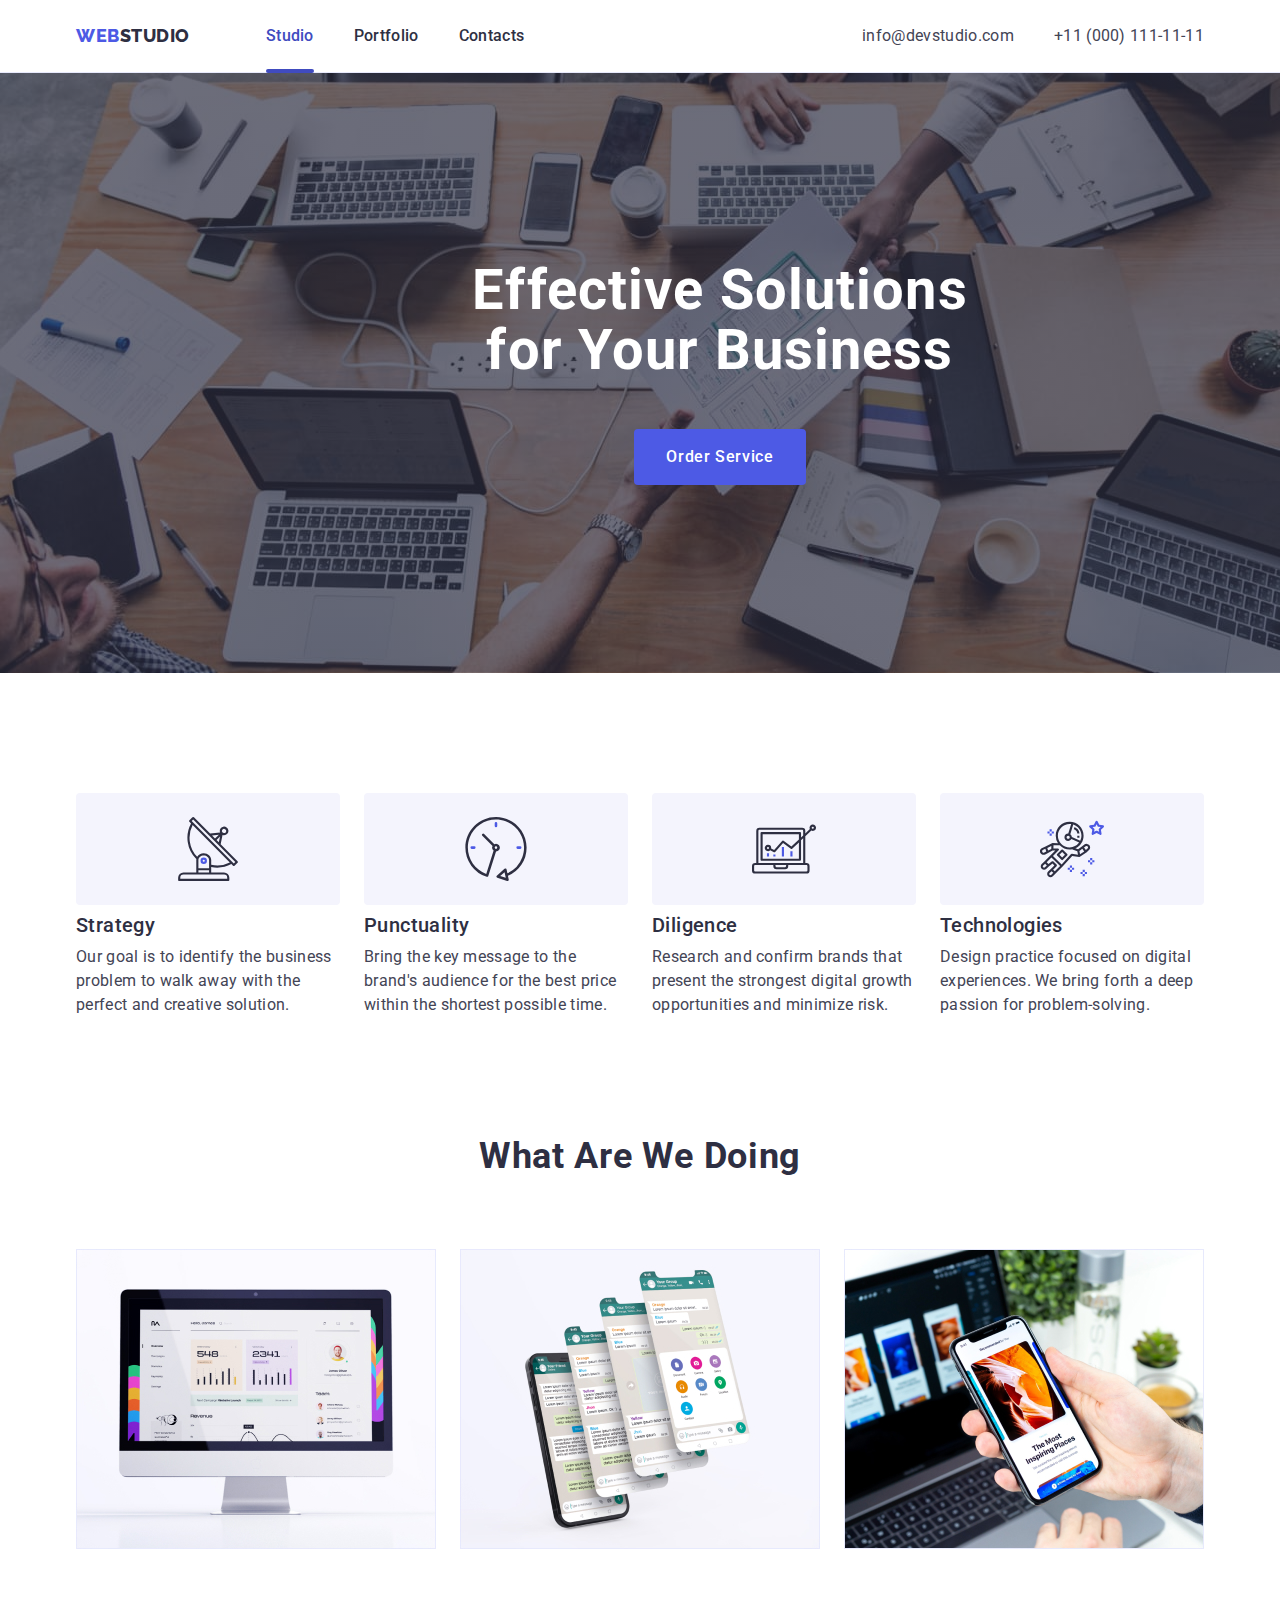
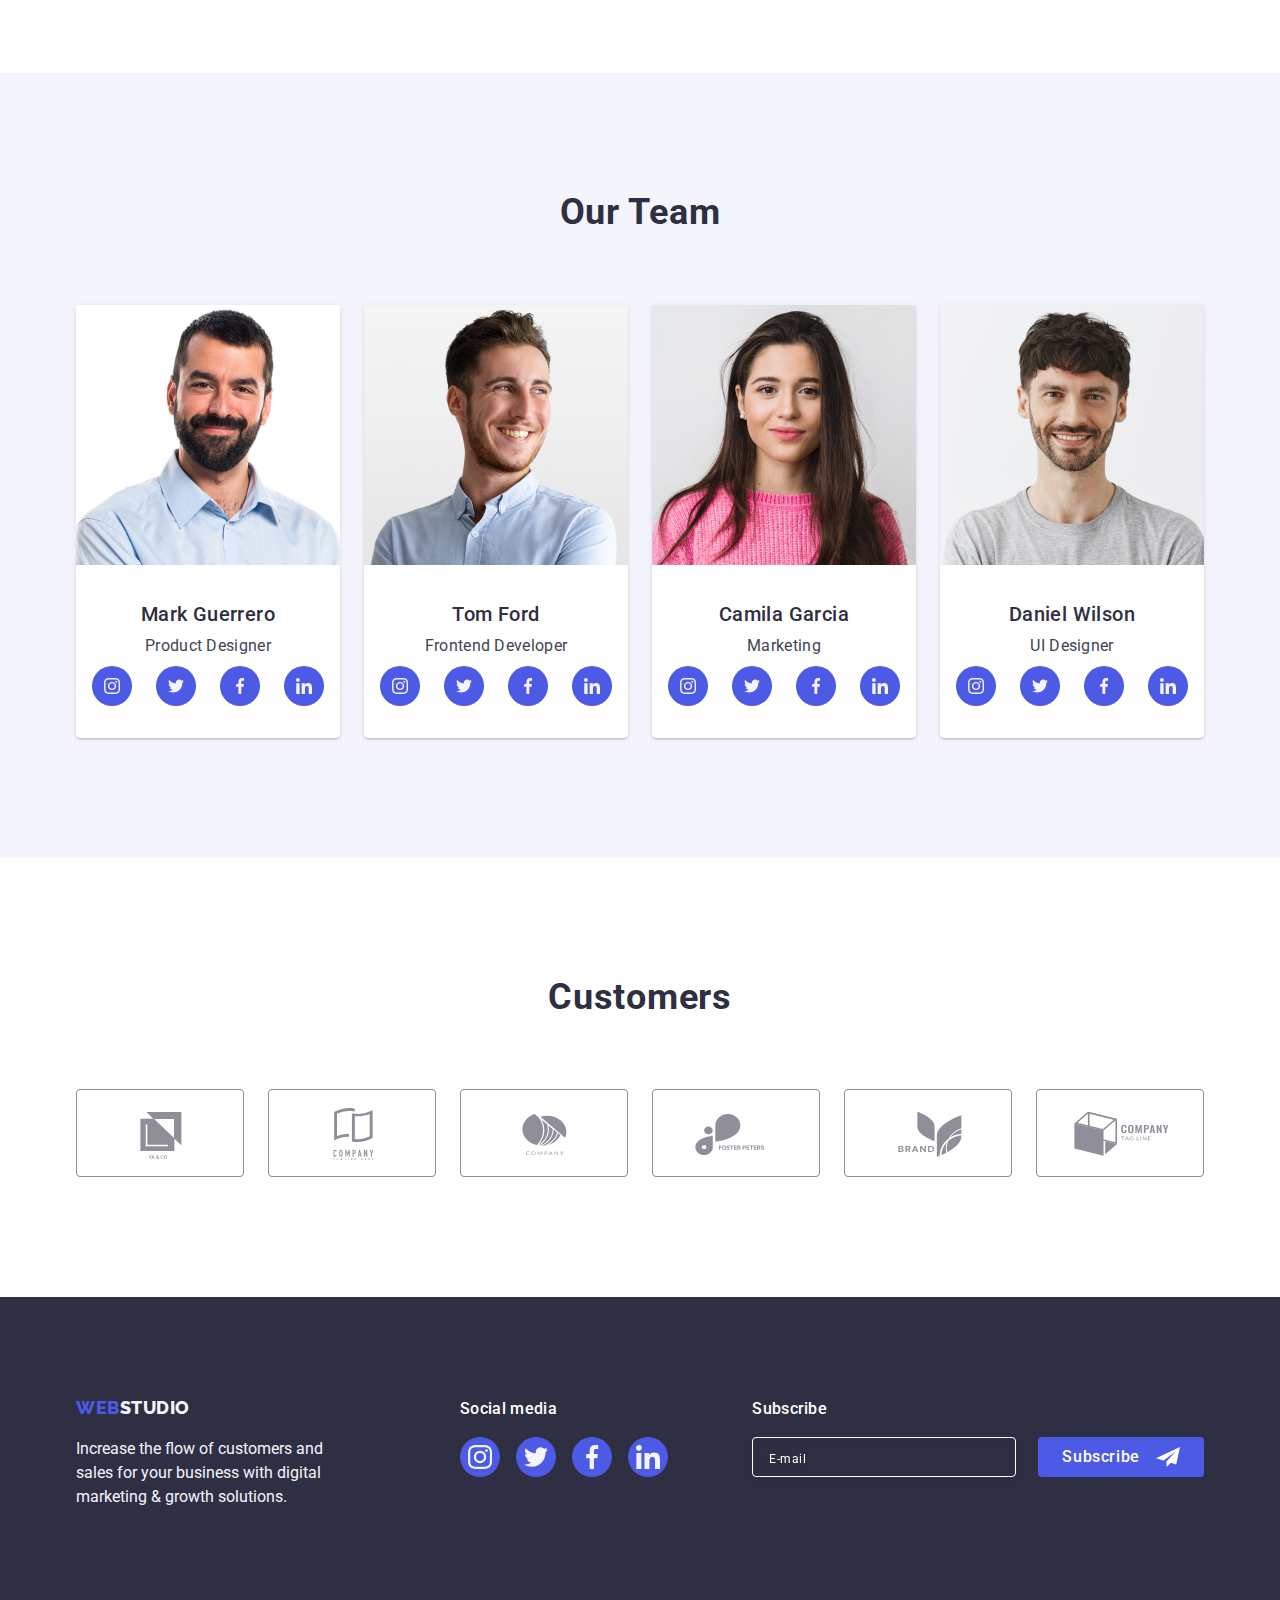
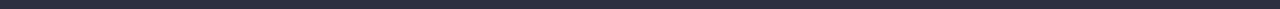
==== index.html @ 62695de5 "1" ====
<!DOCTYPE html>
<html lang="en">
    <head>
        <meta charset="UTF-8">
        <meta http-equiv="X-UA-Compatible" content="IE=edge">
        <meta name="viewport" content="width=device-width, initial-scale=1.0">
        <link rel="stylesheet" href="https://cdnjs.cloudflare.com/ajax/libs/modern-normalize/1.0.0/modern-normalize.min.css"/>
        <link rel="stylesheet" href="./css/styles.css">
        <title>Web Studio</title>
        <link rel="preconnect" href="https://fonts.googleapis.com" />
        <link rel="preconnect" href="https://fonts.gstatic.com" crossorigin />
        <link href="https://fonts.googleapis.com/css2?family=Raleway:wght@800&family=Roboto:wght@400;500;700;900&display=swap" rel="stylesheet" />
    </head>
<body>
        <header>
            <div class="container header-container">
            <nav class="header-nav">
                <a href="./index.html" class="header-logo link">Web<span>Studio</span></a>
                <ul class="header-list list">
                    <li class="header-item">
                        <a href="./index.html" class="header-link link active-menu">Studio</a>
                    </li>
                    <li class="header-item">
                        <a href="./portfolio.html" class="header-link link">Portfolio</a>
                    </li>
                    <li class="header-item">
                        <a href="" class="header-link link">Contacts</a>
                    </li>
                </ul>
            </nav>
            <address class="header-contact">
                <ul class="header-contact-item list">
                    <li class="header-contact-list">
                        <a href="mailto:info@devstudio.com" class="header-contact-itm">info@devstudio.com</a>
                    </li>
                    <li class="header-contact-list">
                        <a href="tel:+110001111111" class="header-contact-itm">+11 (000) 111-11-11</a>
                    </li>
                </ul>
            </address>
        </div>
    </header>

    <main>
        <section class="order section">
                    <div class="container">
                    <h1 class="order-title">Effective Solutions for Your Business</h1>

                    <button type="button" class="order-btn" data-modal-open>Order Service</button>

                    <div class="backdrop is-hidden" data-modal>
                        <div class="modal">
                            <button data-modal-close class="order-modal-close">
                                <svg width="8" height="8">
                                    <use href="./images/symbol-defs.svg#icon-close"></use>
                                </svg>
                            </button>
                            
                                <p class="form-title">Leave your contacts and we will call you back</p>
                                <form action="" class="contact-form">

                                    <div class="form-field">
                                        <label for="name">Name</label>
                                        <div class="input-wrap">
                                            <input type="text" name="name" id="name">
                                            <svg width="18" height="24">
                                                <use href="./images/form-icon.svg#icon-form-name"></use>
                                            </svg>
                                        </div>
                                    </div>

                                    <div class="form-field">
                                        <label for="phone">Phone</label>
                                        <div class="input-wrap">
                                            <input type="text" name="tel" id="phone">
                                            <svg width="18" height="24">
                                                <use href="./images/form-icon.svg#icon-form-phone"></use>
                                            </svg>
                                        </div>
                                    </div>

                                    <div class="form-field">
                                        <label for="mail">Email</label>
                                        <div class="input-wrap">
                                            <input type="text" name="email" id="mail">
                                            <svg width="18" height="24">
                                                <use href="./images/form-icon.svg#icon-form-mail"></use>
                                            </svg>
                                        </div>
                                    </div>

                                    <div class="form-field">
                                        <div class="comment-field">
                                            <label for="comment">Comment</label>
                                            <div class="input-wrap">
                                            <textarea class="modal-comment" name="comment" id="comment" placeholder="Text input"></textarea>
                                            </div>
                                        </div>
                                    </div>

                                    <div class="checkbox-field">
                                        <label for="policy">
                                            <input type="checkbox" name="" value="policy" id="policy" class="checkbox">
                                            <span class="checkbox-icon"></span>
                                            <p>I accept the terms and conditions of the<a href="">Privacy Policy</a></p>
                                        </label>
                                    </div>

                                    <button type="submit" class="form-btn">Send</button>

                                </form>
                            
                        </div>
                    </div>
                </div>
        </section>

        <section class="features section">
            <div class="container">
                <h2 hidden class="hidden-title">features</h2>
            <ul class="features-list list">
            <li class="features-item">
                <div class="features-icons">
                    <svg class="features-icon" width="64" height="64">
                        <use href="./images/symbol-defs.svg#icon-antenna"></use>
                    </svg>
                </div>
                <h3 class="features-subtitle">Strategy</h3>
                <p class="features-item-text">
                    Our goal is to identify the business problem to walk away with the perfect and creative solution.
                </p>
            </li>
            <li class="features-item">
                <div class="features-icons">
                    <svg class="features-icon" width="64" height="64">
                        <use href="./images/symbol-defs.svg#icon-clock"></use>
                    </svg>
                </div>
                <h3 class="features-subtitle">Punctuality</h3>
                <p class="features-item-text">
                    Bring the key message to the brand's audience for the best price within the shortest possible time.
                </p>
            </li>
            <li class="features-item">
                <div class="features-icons">
                    <svg class="features-icon" width="64" height="64">
                        <use href="./images/symbol-defs.svg#icon-diagram"></use>
                    </svg>
                </div>
                <h3 class="features-subtitle">Diligence</h3>
                <p class="features-item-text">
                    Research and confirm brands that present the strongest digital growth opportunities and minimize risk.
                </p>
            </li>
            <li class="features-item">
                <div class="features-icons">
                    <svg class="features-icon" width="64" height="64">
                        <use href="./images/symbol-defs.svg#icon-astronaut"></use>
                    </svg>
                </div>
                <h3 class="features-subtitle">Technologies</h3>
                <p class="features-item-text">
                    Design practice focused on digital experiences. We bring forth a deep passion for problem-solving.
                </p>
            </li>
            </ul>
        </div>
        </section>

        <section class="about">
            <div class="container">
                <h2 class="about-title">What are we doing</h2>
            <ul class="about-list list">
            <li class="about-item">
                <img src="./images/img-pc.jpg" alt="photo1" width="360" height="300" class="about-img">
            </li>
            <li class="about-item">
                <img src="./images/img-phone.jpg" alt="photo2" width="360" height="300" class="about-img">
            </li>
            <li class="about-item">
                <img src="./images/img-phone2.jpg" alt="photo3" width="360" height="300" class="about-img">
            </li>
        </ul>
        </div>
        </section>

        <section class="team section">
            <div class="container">
                <h2 class="team-title">Our Team</h2>
                <ul class="team-list list">
                <li class="team-list-item">
                    <img src="./images/mark-guerrero.jpg" alt="1" width="264" height="260">
                    <div class="team-list-cover">
                        <h3 class="team-name">Mark Guerrero</h3>
                        <p class="team-item-text">Product Designer</p>

                        <ul class="team-icon-list list">
                            <li class="icon-list-item">
                                <a href="" class="team-icon-link">
                                    <svg class="link-icon" width="16" height="16">
                                        <use href="./images/symbol-defs.svg#icon-instagram"></use>
                                    </svg>
                                </a>
                            </li>
                            <li class="icon-list-item">
                                <a href="" class="team-icon-link">
                                    <svg class="link-icon" width="16" height="16">
                                        <use href="./images/symbol-defs.svg#icon-twitter"></use>
                                    </svg>
                                </a>
                            </li>
                            <li class="icon-list-item">
                                <a href="" class="team-icon-link">
                                    <svg class="link-icon" width="16" height="16">
                                        <use href="./images/symbol-defs.svg#icon-facebook"></use>
                                    </svg>
                                </a>
                            </li>
                            <li class="icon-list-item">
                                <a href="" class="team-icon-link">
                                    <svg class="link-icon" width="16" height="16">
                                        <use href="./images/symbol-defs.svg#icon-linkedin"></use>
                                    </svg>
                                </a>
                            </li>
                        </ul>
                    </div>
                </li>

                <li class="team-list-item">
                    <img src="./images/tom-ford.jpg" alt="2" width="264" height="260">
                    <div class="team-list-cover">
                        <h3 class="team-name">Tom Ford</h3>
                        <p class="team-item-text">Frontend Developer</p>
                        
                        <ul class="team-icon-list list">
                            <li class="icon-list-item">
                                <a href="" class="team-icon-link">
                                    <svg class="link-icon" width="16" height="16">
                                        <use href="./images/symbol-defs.svg#icon-instagram"></use>
                                    </svg>
                                </a>
                            </li>
                            <li class="icon-list-item">
                                <a href="" class="team-icon-link">
                                    <svg class="link-icon" width="16" height="16">
                                        <use href="./images/symbol-defs.svg#icon-twitter"></use>
                                    </svg>
                                </a>
                            </li>
                            <li class="icon-list-item">
                                <a href="" class="team-icon-link">
                                    <svg class="link-icon" width="16" height="16">
                                        <use href="./images/symbol-defs.svg#icon-facebook"></use>
                                    </svg>
                                </a>
                            </li>
                            <li class="icon-list-item">
                                <a href="" class="team-icon-link">
                                    <svg class="link-icon" width="16" height="16">
                                        <use href="./images/symbol-defs.svg#icon-linkedin"></use>
                                    </svg>
                                </a>
                            </li>
                        </ul>

                    </div>
                </li>

                <li class="team-list-item">
                    <img src="./images/camila-garcia.jpg" alt="3" width="264" height="260">
                    <div class="team-list-cover">
                        <h3 class="team-name">Camila Garcia</h3>
                        <p class="team-item-text">Marketing</p>

                        <ul class="team-icon-list list">
                            <li class="icon-list-item">
                                <a href="" class="team-icon-link">
                                    <svg class="link-icon" width="16" height="16">
                                        <use href="./images/symbol-defs.svg#icon-instagram"></use>
                                    </svg>
                                </a>
                            </li>
                            <li class="icon-list-item">
                                <a href="" class="team-icon-link">
                                    <svg class="link-icon" width="16" height="16">
                                        <use href="./images/symbol-defs.svg#icon-twitter"></use>
                                    </svg>
                                </a>
                            </li>
                            <li class="icon-list-item">
                                <a href="" class="team-icon-link">
                                    <svg class="link-icon" width="16" height="16">
                                        <use href="./images/symbol-defs.svg#icon-facebook"></use>
                                    </svg>
                                </a>
                            </li>
                            <li class="icon-list-item">
                                <a href="" class="team-icon-link">
                                    <svg class="link-icon" width="16" height="16">
                                        <use href="./images/symbol-defs.svg#icon-linkedin"></use>
                                    </svg>
                                </a>
                            </li>
                        </ul>
                    </div>
                </li>

                <li class="team-list-item">
                    <img src="./images/daniel-wilson.jpg" alt="4" width="264" height="260">
                    <div class="team-list-cover">
                        <h3 class="team-name">Daniel Wilson</h3>
                        <p class="team-item-text">UI Designer</p>

                        <ul class="team-icon-list list">
                            <li class="icon-list-item">
                                <a href="" class="team-icon-link">
                                    <svg class="link-icon" width="16" height="16">
                                        <use href="./images/symbol-defs.svg#icon-instagram"></use>
                                    </svg>
                                </a>
                            </li>
                            <li class="icon-list-item">
                                <a href="" class="team-icon-link">
                                    <svg class="link-icon" width="16" height="16">
                                        <use href="./images/symbol-defs.svg#icon-twitter"></use>
                                    </svg>
                                </a>
                            </li>
                            <li class="icon-list-item">
                                <a href="" class="team-icon-link">
                                    <svg class="link-icon" width="16" height="16">
                                        <use href="./images/symbol-defs.svg#icon-facebook"></use>
                                    </svg>
                                </a>
                            </li>
                            <li class="icon-list-item">
                                <a href="" class="team-icon-link">
                                    <svg class="link-icon" width="16" height="16">
                                        <use href="./images/symbol-defs.svg#icon-linkedin"></use>
                                    </svg>
                                </a>
                            </li>
                        </ul>
                    </div>
                </li>
                
            </ul>
            </div>
        </section>

        <section class="customers section">
            <div class="container">
                <h2 class="customers-title">Customers</h2>
                <ul class="customers-list list">
                        <li class="customers-item">
                            <a href="" class="customers-link link">
                            <svg class="company-icon" width="104" height="56">
                                <use href="./images/company-icon.svg#icon-ya-co"></use>
                            </svg>
                            </a>
                    </li>
                    <li class="customers-item">
                        <a href="" class="customers-link link">
                        <svg class="company-icon" width="104" height="56">
                            <use href="./images/company-icon.svg#icon-tagline"></use>
                        </svg>
                        </a>
                    </li>
                    <li class="customers-item">
                        <a href="" class="customers-link link">
                        <svg class="company-icon" width="104" height="56">
                            <use href="./images/company-icon.svg#icon-company"></use>
                        </svg>
                        </a>
                    </li>
                    <li class="customers-item">
                        <a href="" class="customers-link link">
                        <svg class="company-icon" width="104" height="56">
                            <use href="./images/company-icon.svg#icon-foster-peters"></use>
                        </svg>
                        </a>
                    </li>
                    <li class="customers-item">
                        <a href="" class="customers-link link">
                        <svg class="company-icon" width="104" height="56">
                            <use href="./images/company-icon.svg#icon-brand"></use>
                        </svg>
                        </a>
                    </li>
                    <li class="customers-item">
                        <a href="" class="customers-link link">
                        <svg class="company-icon" width="104" height="56">
                            <use href="./images/company-icon.svg#icon-company-tag"></use>
                        </svg>
                        </a>
                    </li>
                </ul>
            </div>
        </section>
    </main>

    <footer class="footer">
        <div class="container footer-container">
            <div class="footer-wrapper">
            <a href="./index.html" class="footer-logo link">Web<span class="footer-logo-span">Studio</span></a>
        <p class="footer-text">Increase the flow of customers and sales for your business with digital marketing & growth solutions.</p>
        </div>
            <div class="footer-social">
                <h3 class="footer-social-title">Social media</h3>
                <ul class="footer-social-list list">
                    <li class="footer-icon-item">
                        <a href="" class="footer-icon-link">
                            <svg class="footer-icon" width="24" height="24">
                                <use href="./images/symbol-defs.svg#icon-instagram"></use>
                            </svg>
                        </a>
                    </li>
                    <li class="footer-icon-item">
                        <a href="" class="footer-icon-link">
                            <svg class="footer-icon" width="24" height="24">
                                <use href="./images/symbol-defs.svg#icon-twitter"></use>
                            </svg>
                        </a>
                    </li>
                    <li class="footer-icon-item">
                        <a href="" class="footer-icon-link">
                            <svg class="footer-icon" width="24" height="24">
                                <use href="./images/symbol-defs.svg#icon-facebook"></use>
                            </svg>
                        </a>
                    </li>
                    <li class="footer-icon-item">
                        <a href="" class="footer-icon-link">
                            <svg class="footer-icon" width="24" height="24">
                                <use href="./images/symbol-defs.svg#icon-linkedin"></use>
                            </svg>
                        </a>
                    </li>
                </ul>
            </div>
            <div class="footer-subscribe">
                <p>Subscribe</p>
                <form action="" class="footer-form">
                        <input type="text" name="email" id="email" placeholder="E-mail">

                        <button type="submit">
                            Subscribe
                        </button>
                </form>
            </div>
        </div>
    </footer>

    <script src="./js/modal.js"></script>
</body>
</html>
---- css/styles.css ----
:root {
    --color-background: #ffffff;
    --color-iris: #4d5ae5;
    --color-background-btn: #404bbf;
    --color-background-main: #2e2f42;
    --color-main: #434455;
    --color-cloud: #f4f4fd;
    --color-corn: #E7E9FC;
    --color-light-gray: #8E8F99;
    --color-emerald: #31D0AA;
}

body {
    color: var(--color-main);
    background-color: var(--color-background);
    font-family: 'Roboto', sans-serif;
    margin: 0 auto;
    padding: 0;
}

.link {
    text-decoration: none;
}

.list {
    list-style: none;
}

.container {
    max-width: 1158px;
    padding-left: 15px;
    padding-right: 15px;
    margin-left: auto;
    margin-right: auto;
}

.section {
    padding-top: 120px;
    padding-bottom: 120px;
}

ul, li, h3, h2, h1, p{
    margin: 0;
    padding: 0;
}

/* header */

header {
    border-bottom: 1px solid var(--color-corn);
    background-color: var(--color-background);
}

.header-container {
    display: flex;
    justify-content: space-between; 
    padding-top: 24px;
    padding-bottom: 24px;
}

.header-nav {
    display: flex;
    align-items: center;
}

.header-contact-item {
    display: flex;
    align-items: center;
}

.header-list {
    display: flex;
}

.header-logo {
    display: flex;
    margin-right: 76px;

    font-family: 'Raleway', sans-serif;
    font-weight: 800;
    font-size: 18px;
    line-height: 1.17;
    letter-spacing: 0.03em;
    text-transform: uppercase;
    color: var(--color-iris);
    text-decoration: none;
}

.header-item {
}

.header-item:not(:last-child) {
    margin-right: 40px;
}

.header-link {
    display: block;
    font-weight: 500;
    font-size: 16px;
    line-height: 1.5;
    letter-spacing: 0.02em;
    color: var(--color-background-main);

    transition: 250ms cubic-bezier(0.4, 0, 0.2, 1);
}

.header-link:is(:hover, :focus) {
    color: var(--color-background-btn);
}

.header-contact {
    display: flex;
}

.header-contact-list {
}

.header-contact-list:not(:last-child) {
    margin-right: 40px;
}

.header-contact-itm {
    text-decoration: none;
    font-style: normal;
    font-size: 16px;
    line-height: 1.5;
    letter-spacing: 0.02em;
    color: var(--color-main);
    
    transition: 250ms cubic-bezier(0.4, 0, 0.2, 1);
}

.header-contact-itm:is(:hover, :focus) {
    color: var(--color-background-btn);
}

span {
    color: var(--color-background-main);
    text-decoration: none;
}

.active-menu {
    position: relative;
    color: var(--color-background-btn);
}

.active-menu::after {
    top: 45px;
    position: absolute;
    border-bottom: 4px solid var(--color-background-btn);
    display: block;
    content: '';
    width: 100%;
    border-radius: 2px;
}

/* header */

/* order */

.order {
    text-align: center;
    padding-top: 188px;
    padding-bottom: 188px;

    background-color: var(--color-background-main);
    background-image: linear-gradient(
        rgba(46, 47, 66, 0.7),
        rgba(46, 47, 66, 0.7)
    ),
    url(../images/people-office.jpg) ;
    
    background-repeat: no-repeat;
    background-position: center;
    width: 1440px;
    margin-right: auto;
    margin-left: auto;
    background-size: cover;
}

.order-title {
    font-size: 56px;
    line-height: 1.07;
    text-align: center;
    letter-spacing: 0.02em;
    color: var(--color-background);

    width: 496px;
    margin: 0 auto;
}

.order-btn {
    border-radius: 4px;
    padding: 16px 32px;
    border: none;
    text-align: center;
    margin-top: 48px;
    transition: 250ms cubic-bezier(0.4, 0, 0.2, 1);

    background-color: var(--color-iris);
    font-family: "Roboto", sans-serif;
    font-weight: 500;
    font-size: 16px;
    line-height: 1.5;
    letter-spacing: 0.04em;
    color: var(--color-background);
    cursor: pointer;

    background: #4D5AE5;
    background-color: var(--color-iris);
}

.order-btn:is(:hover, :focus) {
    background-color: var(--color-background-btn);
}

.backdrop {
    position: fixed;
    top: 0;
    left: 0;
    width: 100%;
    height: 100%;
    background-color: rgba(46, 47, 66, 0.4);

    transition: opacity 250ms cubic-bezier(0.4, 0, 0.2, 1);
    opacity: 1;
}

.backdrop.is-hidden {
    opacity: 0;
    pointer-events: none;
}

.modal {
    position: absolute;
    top: 50%;
    left: 50%;
    transform: translate(-50%, -50%) scale(1);
    padding: 72px 24px 24px;

    min-width: 408px;

    background-color: #ffffff;
    border-radius: 4px;
}

.order-modal-close {
    border: 1px solid rgba(0, 0, 0, 0.1);
    background-color: var(--color-corn);
    border-radius: 50%;

    width: 24px;
    height: 24px;

    cursor: pointer;
    position: absolute;
    display: flex;
    justify-content: center;
    align-items: center;
    top: 24px;
    right: 24px;
}

.order-modal-close:is(:hover, :focus) {
    background-color: var(--color-background-btn);
    fill: var(--color-background);
    transition: 250ms cubic-bezier(0.4, 0, 0.2, 1);
}

/* order */

/* Form */

/* .form-wrapper {
    padding-left: 24px;
    padding-right: 24px;
    padding-top: 72px;
    margin: 0 auto;
} */

.form-title {
    font-weight: 500;
    font-size: 16px;
    line-height: 1.5;
    text-align: center;
    letter-spacing: 0.02em;
    color: var(--color-background-main);
    margin-bottom: 16px;
}

.form-field {
    display: flex;
    flex-direction: column;
}

.form-field:not(:last-child) {
    margin-bottom: 8px;
}

.comment-field {
    margin-bottom: 8px;
}

.form-field label {
    margin-bottom: 4px;
}

.input-wrap {
    position: relative;
}

.form-field label {
    display: block;
    text-align: left;
    margin-bottom: 4px;
    font-weight: 400;
    font-size: 12px;
    line-height: 1.16;
    letter-spacing: 0.04em;
    color: var(--color-light-gray);
}

.form-field input {
    border: none;
    width: 360px;
    height: 40px;
    border: 1px solid rgba(46, 47, 66, 0.4);
    padding-left: 42px;
    border-radius: 4px;
    outline: none;
    transition-property: border;
    transition-duration: 250ms;
    transition-timing-function: cubic-bezier(0.4, 0, 0.2, 1);
    /* transition: 250ms cubic-bezier(0.4, 0, 0.2, 1); */
}

.form-field svg {
    position: absolute;
    top: 50%;
    left: 12px;
    transform: translateY(-50%);
    cursor: pointer;
    fill: var(--color-background-main);
    transition-property: fill;
    transition-duration: 250ms;
    transition-timing-function: cubic-bezier(0.4, 0, 0.2, 1);
    /* transition: 250ms cubic-bezier(0.4, 0, 0.2, 1); */
}

.form-field input:focus {
    border: 1px solid var(--color-iris);
}

.form-field input:focus + svg {
    fill: var(--color-iris);
}

.form-field textarea {
    width: 360px;
    height: 120px;
    resize: none;
    outline: none;
    border: 1px solid rgba(46, 47, 66, 0.4);
    border-radius: 4px;
    transition: 250ms cubic-bezier(0.4, 0, 0.2, 1);

    padding-top: 8px;
    padding-left: 16px;
}

.form-field textarea::placeholder {
    font-weight: 400;
    font-size: 12px;
    line-height: 1.16;
    letter-spacing: 0.04em;
    color: rgba(46, 47, 66, 0.4);
}

.form-field textarea:focus {
    border: 1px solid var(--color-iris);
}

.checkbox-field {
    margin-bottom: 24px;
}

.checkbox-field label {
    display: flex;
    align-items: center;
    text-align: center;
    gap: 8px;
}

.checkbox-field input {
    cursor: pointer;
    margin-right: 8px;
    -webkit-appearance: none;
    -moz-appearance: none;
    appearance: none;
    position: absolute;
}

.checkbox-icon {
    display: inline-block;
    width: 16px;
    height: 16px;
    border: 1px solid rgba(46, 47, 66, 0.4);
    border-radius: 2px;
    cursor: pointer;
    transition: 250ms cubic-bezier(0.4, 0, 0.2, 1);
}

.checkbox:checked + .checkbox-icon {
    background-color: var(--color-background-btn);
    background-image: url(../images/checkbox.svg);
    background-repeat: no-repeat;
    background-position: center;
    border: none;
}

.checkbox-field p {
    font-weight: 400;
    font-size: 12px;
    line-height: 1.16;
    letter-spacing: 0.04em;
    color: var(--color-light-gray);
}

.checkbox-field a {
    margin-left: 2px;
    color: var(--color-iris);
}

.form-btn {
    padding: 16px 32px;
    background-color: var(--color-iris);
    box-shadow: 0px 4px 4px rgba(0, 0, 0, 0.15);
    border-radius: 4px;
    color: #FFFFFF;
    border: none;
    cursor: pointer;
    width: 169px;
    height: 56px;
    font-family: 'Roboto';
    font-style: normal;
    font-weight: 500;
    font-size: 16px;
    line-height: 1.5;
    text-align: center;
    letter-spacing: 0.04em;
    color: var(--color-background);
    transition: 250ms cubic-bezier(0.4, 0, 0.2, 1);
}

.form-btn:is(:hover, :focus) {
    background-color: var(--color-background-btn);
}

/* Form */

/* features */

.features {
    
}   

.hidden-title {
}

.features-list {
    display: flex;
}

.features-item {
    max-width: calc((100% - 72px) / 4);
}

.features-item:not(:last-child) {
    margin-right: 24px;
}

.features-subtitle {
    margin-bottom: 8px;

    font-family: 'Roboto';
    font-style: normal;
    font-weight: 500;
    font-size: 20px;
    line-height: 1.2;
    letter-spacing: 0.02em;
    color: var(--color-background-main);
}

.features-item-text {
    max-height: 72px;

    font-size: 16px;
    line-height: 1.5;
    letter-spacing: 0.02em;
    color: var(--color-main);
}

.features-icons {
    display: flex;
    justify-content: center;
    align-items: center;
    
    height: 112px;
    background-color: var(--color-cloud);
    border-radius: 4px;

    margin-bottom: 8px;
}

.features-icon {

}


/* features */

/* about */

.about {
    padding-bottom: 120px;
}

.about-title {
    font-size: 36px;
    line-height: 1.11;
    letter-spacing: 0.02em;
    text-transform: capitalize;
    color: var(--color-background-main);
    text-align: center;
}

.about-list {
    display: flex;
    margin-top: 72px;
}

.about-img {
}

.about-item {

}

.about-item:not(:last-child) {
    margin-right: 24px;
}

/* about */

/* team */

.team {
    background-color: var(--color-cloud);
}

.team-title {
    font-size: 36px;
    line-height: 1.11;
    text-align: center;
    letter-spacing: 0.02em;
    text-transform: capitalize;
    color: var(--color-background-main);
    margin-bottom: 72px;
}

.team-list {
    display: flex;
}

.team-list-item {
    background-color: var(--color-background);
    box-shadow: 0px 1px 6px rgba(46, 47, 66, 0.08), 0px 1px 1px rgba(46, 47, 66, 0.16), 0px 2px 1px rgba(46, 47, 66, 0.08);
border-radius: 0px 0px 4px 4px;
}

.team-list-item:not(:last-child) {
    margin-right: 24px;
}

.team-name {
    font-weight: 500;
    font-size: 20px;
    line-height: 1.2;
    letter-spacing: 0.02em;
    color: var(--color-background-main);

    text-align: center;
    margin-bottom: 8px;
}

.team-list-cover {
    padding-top: 32px;
    padding-bottom: 32px;
    
}

.team-item-text {
    font-size: 16px;
    line-height: 1.5;
    letter-spacing: 0.02em;
    color: var(--color-main);

    text-align: center;
    margin-bottom: 8px;
}

.team-icon-list {
    display: flex;
    justify-content: center;
    gap: 24px;
    
}

.icon-list-item {
}

.team-icon-link {
    display: flex;
    justify-content: center;
    align-items: center;
    width: 40px;
    height: 40px;
    border-radius: 50%;
    background-color: var(--color-iris);

    transition: 250ms cubic-bezier(0.4, 0, 0.2, 1);
}

.team-icon-link:is(:hover, :focus) {
    background-color: var(--color-background-btn);
}

.link-icon {
    fill: var(--color-cloud);
    
}

/* team */

/* Customers */

.customers {
}

.customers-title {
    font-size: 36px;
    line-height: 1.11;
    text-align: center;
    letter-spacing: 0.02em;
    text-transform: capitalize;
    color: var(--color-background-main);

    margin-bottom: 72px;
}

.customers-list {
    display: flex;
    gap: 24px;
    
}

.customers-item {
    width: calc((100% - 120px) / 6);
    
}

.customers-link {
    display: flex;
    align-items: center;
    justify-content: center;
    height: 88px;
    
    transition: 250ms cubic-bezier(0.4, 0, 0.2, 1);

    fill: var(--color-light-gray);
    border-radius: 4px;
    border: 1px solid var(--color-light-gray);
}

.company-icon {
    color: currentColor;
}

.customers-link:is(:hover, :focus) {
    border: 1px solid var(--color-background-btn);
    fill: var(--color-background-btn);
    color: var(--color-background-btn);
    transition: opacity 250ms cubic-bezier(0.4, 0, 0.2, 1);
}

/* Customers */

/* footer */

.footer {
    background-color: var(--color-background-main);
    padding-top: 100px;
    padding-bottom: 100px;
}

.footer-container {
    display: flex;
    
}

.footer-wrapper {
    width: 264px;
    
}

.footer-logo {
    font-family: 'Raleway', sans-serif;
    font-weight: 800;
    font-size: 18px;
    line-height: 1.17;
    letter-spacing: 0.03em;
    text-transform: uppercase;
    color: var(--color-iris);
    text-decoration: none;
}


.footer-logo-span {
    color: var(--color-cloud);
}

.footer-text {
    line-height: 1.5;
    margin-top: 18px;
    color: var(--color-cloud);
}

.footer-social {
    margin-left: 120px;
}

.footer-social-title {
    font-weight: 500;
    font-size: 16px;
    line-height: 1.5;
    letter-spacing: 0.02em;
    color: var(--color-background);

    margin-bottom: 16px;
}

.footer-social-list {
    display: flex;
    gap: 16px;
}

.footer-icon-item {
}

.footer-icon-link {
    display: flex;
    justify-content: center;
    align-items: center;

    width: 40px;
    height: 40px;
    border-radius: 50%;
    background-color: var(--color-iris);

    transition: 250ms cubic-bezier(0.4, 0, 0.2, 1);
}

.footer-icon-link:is(:hover, :focus) {
    background-color: var(--color-emerald);
}

.footer-icon {
    fill: var(--color-cloud);
}

.footer-subscribe {
    margin-left: auto;
}

.footer-subscribe p {
    display: block;
    text-align: left;
    margin-bottom: 16px;

    font-weight: 500;
    font-size: 16px;
    line-height: 1.5;
    letter-spacing: 0.02em;
    color: var(--color-background);
}

.footer-subscribe input {
    border: none;
    outline: none;
    background-color: transparent;
    width: 264px;
    height: 40px;
    padding-left: 16px;

    border: 1px solid #FFFFFF;
    filter: drop-shadow(0px 4px 4px rgba(0, 0, 0, 0.15));
    border-radius: 4px;
    color: var(--color-background);
    transition: 250ms cubic-bezier(0.4, 0, 0.2, 1);
}

.footer-subscribe input:focus {
    border: 1px solid var(--color-iris);
}

.footer-subscribe input::placeholder {
    font-weight: 400;
    font-size: 12px;
    line-height: 24px;
    display: flex;
    align-items: center;
    letter-spacing: 0.04em;
    color: var(--color-background);
}

.footer-subscribe button {
    background-image: url(../images/subscribe.svg);
    background-repeat: no-repeat;
    background-position: right 24px center;

    padding: 8px 64px 8px 24px;

    margin-left: 22px;
    border: none;
    background-color: var(--color-iris);
    border-radius: 4px;
    transition: 250ms cubic-bezier(0.4, 0, 0.2, 1);


    font-family: 'Roboto';
    font-style: normal;
    font-weight: 500;
    font-size: 16px;
    line-height: 1.5;
    text-align: center;
    letter-spacing: 0.04em;
    color: var(--color-background);
    cursor: pointer;
}

.footer-subscribe button:is(:hover, :focus) {
    background-color: var(--color-background-btn);
}

.footer-form {
    display: flex;
}

/* footer */

/* portfolio */

.portfolio {
    padding-top: 96px;
    padding-bottom: 120px;
}

.portfolio-list-btn {
    display: flex;
    justify-content: center;
}

.portfolio-item-btn {
    
}

.portfolio-item-btn:not(:last-child) {
    margin-right: 24px;
}

.portfolio-btn {
    border: 1px solid var(--color-corn);
    border-radius: 4px;
    background-color: var(--color-cloud);
    padding: 12px 24px;
    transition: 250ms cubic-bezier(0.4, 0, 0.2, 1);

    font-family: 'Roboto', sans-serif;
    font-weight: 500;
    font-size: 16px;
    line-height: 1.5;
    letter-spacing: 0.04em;
    color: var(--color-iris);
    background-color: var(--color-cloud);
    cursor: pointer;

}

.portfolio-btn:is(:hover, :focus) {
    background-color: var(--color-background-btn);
    color: var(--color-background);
    box-shadow: 0px 3px 1px rgba(0, 0, 0, 0.1), 0px 2px 1px rgba(0, 0, 0, 0.08), 0px 2px 2px rgba(0, 0, 0, 0.12);
    border-radius: 4px;
    border: 1px solid var(--color-background-btn);
}

.portfolio-list {
    margin-top: 72px;
    flex-wrap: wrap;
    display: flex;
}

.portfolio-link {
    display: block;
    transition: 250ms cubic-bezier(0.4, 0, 0.2, 1);
}

.portfolio-link:is(:hover, :focus) {
    box-shadow: 0px 1px 6px rgba(46, 47, 66, 0.08), 0px 1px 1px rgba(46, 47, 66, 0.16), 0px 2px 1px rgba(46, 47, 66, 0.08);
}

.portfolio-item {
    margin-bottom: 48px;
    margin-right: 24px;
}


.portfolio-item:nth-child(7) {
    margin-bottom: 0;
}

.portfolio-item:nth-child(8) {
    margin-bottom: 0;
}

.portfolio-item:nth-child(9) {
    margin-bottom: 0;
}

.portfolio-item:nth-child(3) {
    margin-right: 0;
}

.portfolio-item:nth-child(6) {
    margin-right: 0;
}

.portfolio-item:nth-child(9) {
    margin-right: 0;
}

.portfolio-subtitle {
    font-weight: 500;
    font-size: 20px;
    line-height: 1.2;
    letter-spacing: 0.02em;
    color: var(--color-background-main);

    margin-bottom: 8px;
}

.portfolio-text {

    font-size: 16px;
    line-height: 1.5;
    letter-spacing: 0.02em;
    color: var(--color-main);
}


.portfolio-link {
}

.portfolio-item-text {
    border: 1px solid var(--color-corn);
    border-top: none;
}


.portfolio-img-list {
    display: block;
}

.portfolio-item-text {
    padding-top: 32px;
    padding-bottom: 32px;
    padding-left: 16px;
}

.img-hover {
    position: relative;
    overflow: hidden;
}

/* .img-hover::before {
    display: inline-block;
    content: '';

    position: absolute;
    top: 0;
    left: 0;
    width: 100%;
    height: 100%;
    background-color: var(--color-iris);

    transform: translateY(100%);
    transition: transform 250ms cubic-bezier(0.4, 0, 0.2, 1);
}

.portfolio-item:hover .img-hover::before {
    transform: translateY(0);
} */

.img-hover-text {
    position: absolute;
    top: 0;
    bottom: 0;
    width: 100%;
    height: 100%;
    padding-left: 32px;
    padding-right: 32px;
    padding-top: 40px;

    font-size: 16px;
    line-height: 1.5;
    letter-spacing: 0.02em;
    color: var(--color-cloud);
    background-color: var(--color-iris);

    transform: translateY(100%);
    transition: transform 250ms cubic-bezier(0.4, 0, 0.2, 1);
}

.portfolio-item:is(:hover, :focus) .img-hover-text {
    transform: translateY(0);
}



/* portfolio */
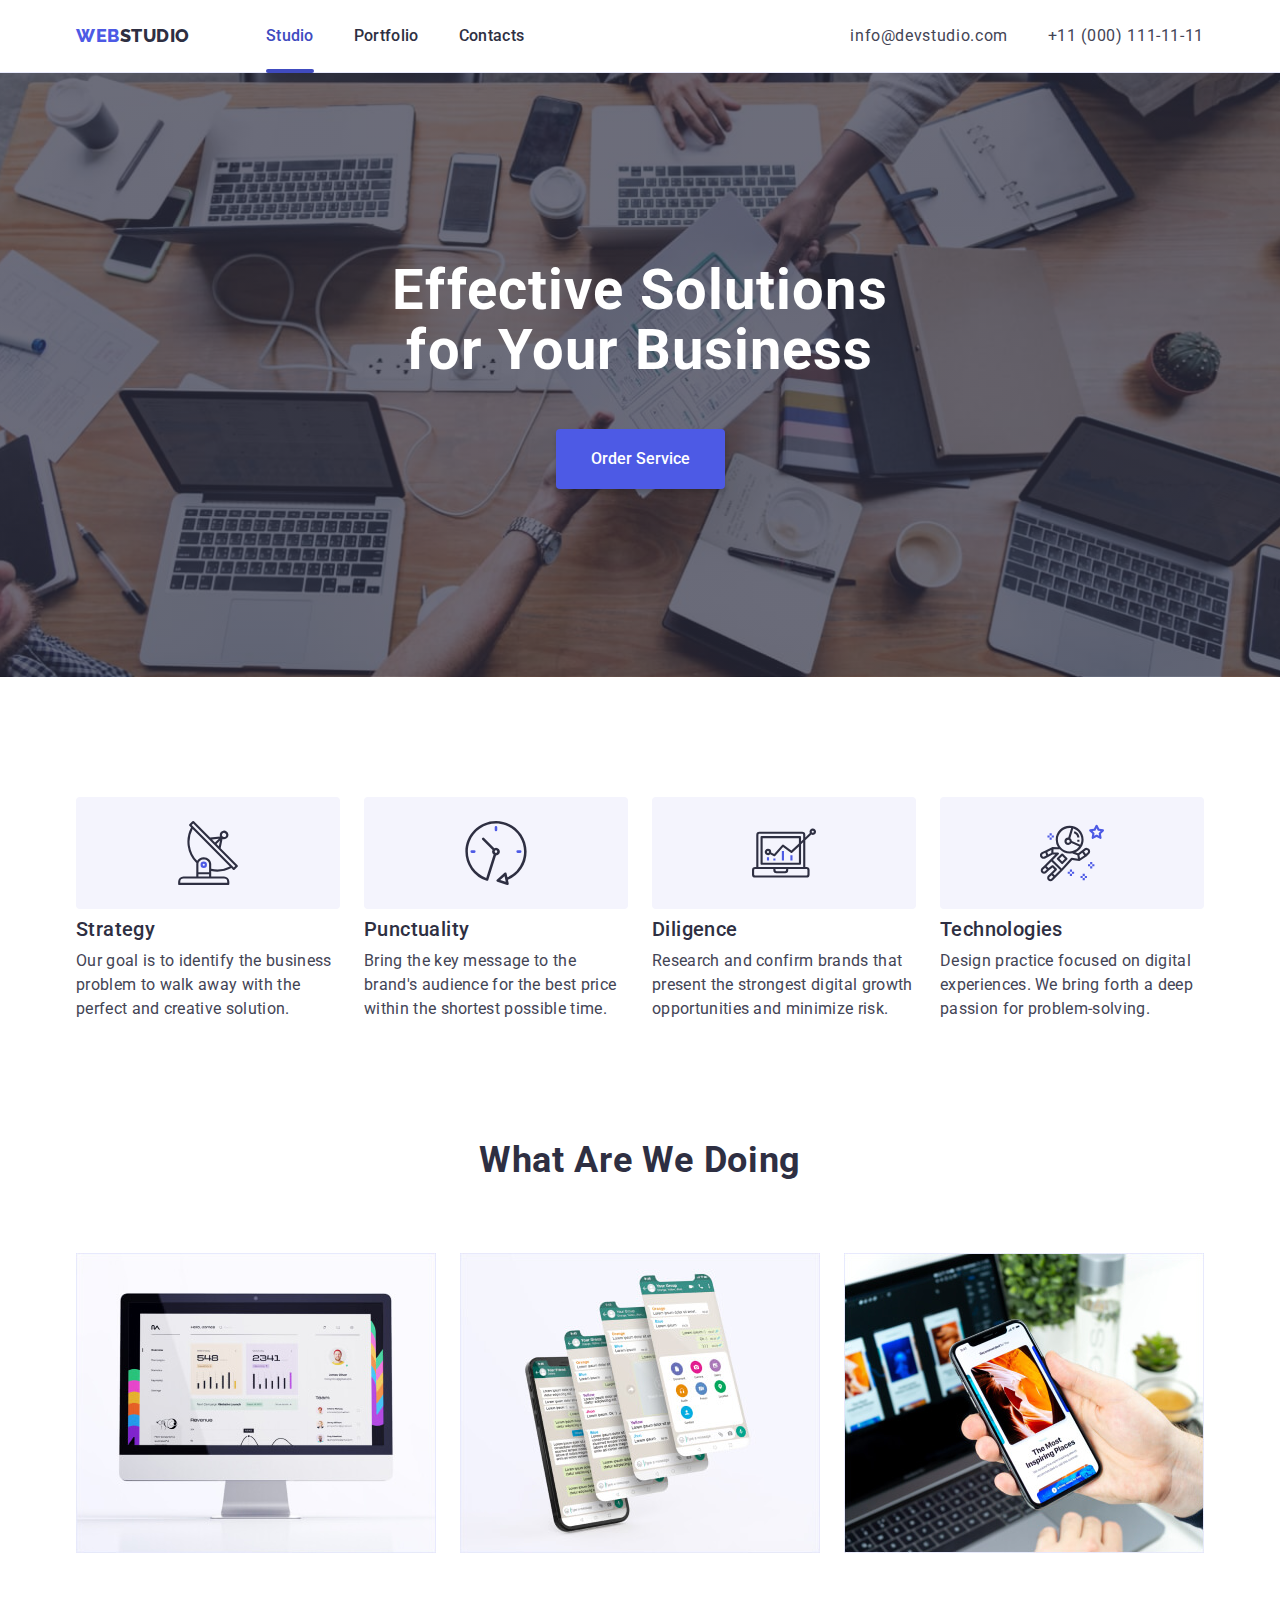
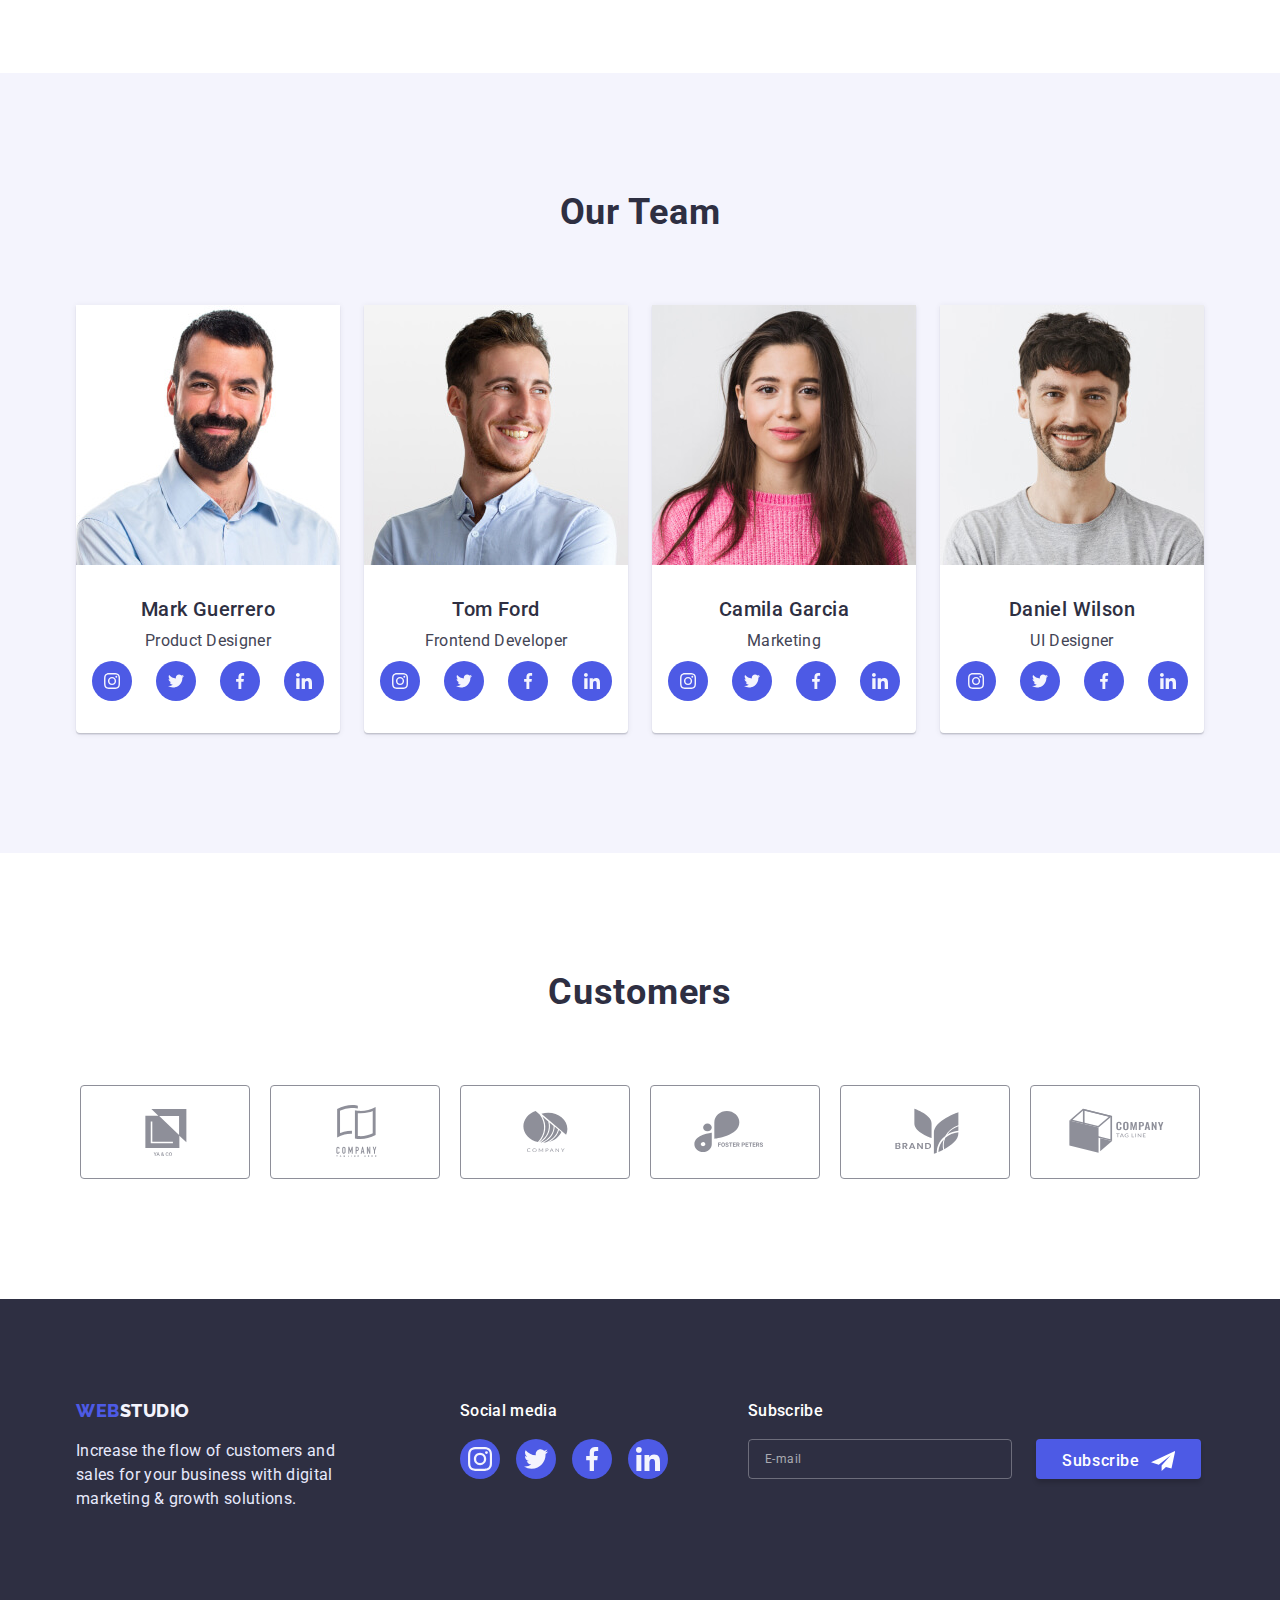
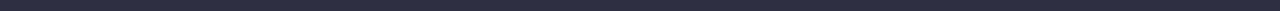
==== commit 23a8bc14: "1" ====
--- a/index.html
+++ b/index.html
@@ -1,457 +1,885 @@
 <!DOCTYPE html>
 <html lang="en">
-    <head>
-        <meta charset="UTF-8">
-        <meta http-equiv="X-UA-Compatible" content="IE=edge">
-        <meta name="viewport" content="width=device-width, initial-scale=1.0">
-        <link rel="stylesheet" href="https://cdnjs.cloudflare.com/ajax/libs/modern-normalize/1.0.0/modern-normalize.min.css"/>
-        <link rel="stylesheet" href="./css/styles.css">
-        <title>Web Studio</title>
-        <link rel="preconnect" href="https://fonts.googleapis.com" />
-        <link rel="preconnect" href="https://fonts.gstatic.com" crossorigin />
-        <link href="https://fonts.googleapis.com/css2?family=Raleway:wght@800&family=Roboto:wght@400;500;700;900&display=swap" rel="stylesheet" />
-    </head>
-<body>
-        <header>
-            <div class="container header-container">
-            <nav class="header-nav">
-                <a href="./index.html" class="header-logo link">Web<span>Studio</span></a>
-                <ul class="header-list list">
-                    <li class="header-item">
-                        <a href="./index.html" class="header-link link active-menu">Studio</a>
-                    </li>
-                    <li class="header-item">
-                        <a href="./portfolio.html" class="header-link link">Portfolio</a>
-                    </li>
-                    <li class="header-item">
-                        <a href="" class="header-link link">Contacts</a>
-                    </li>
+  <head>
+    <meta charset="UTF-8" />
+    <meta http-equiv="X-UA-Compatible" content="IE=edge" />
+    <meta name="viewport" content="width=device-width, initial-scale=1.0" />
+    <title>WebStudio</title>
+    <link rel="preconnect" href="https://fonts.googleapis.com" />
+    <link rel="preconnect" href="https://fonts.gstatic.com" crossorigin />
+    <link
+      href="https://fonts.googleapis.com/css2?family=Raleway:wght@800&family=Roboto:wght@400;500;700;900&display=swap"
+      rel="stylesheet"
+    />
+    <link
+      rel="stylesheet"
+      href="https://cdn.jsdelivr.net/npm/modern-normalize@1.1.0/modern-normalize.min.css"
+    />
+    <link rel="stylesheet" href="./css/styles.css" />
+    <link rel="stylesheet" href="./css/media.css" />
+  </head>
+
+  <body>
+    <!-- HEADER -->
+    <header class="page-header">
+      <div class="page-header-container container">
+        <!-- Logotype -->
+        <a href="./index.html" class="logo-text link">
+          <span class="logo-text-accent">Web</span>Studio
+        </a>
+
+        <!-- Nav -->
+        <nav class="page-nav">
+          <ul class="menu list">
+            <li class="menu-item">
+              <a class="menu-link link menu-link-current" href="./index.html"
+                >Studio</a
+              >
+            </li>
+            <li class="menu-item">
+              <a class="menu-link link" href="./portfolio.html">Portfolio</a>
+            </li>
+            <li class="menu-item">
+              <a class="menu-link link" href="">Contacts</a>
+            </li>
+          </ul>
+        </nav>
+
+        <!-- Contacts -->
+        <address class="contacts">
+          <ul class="site-contacts list">
+            <li class="site-contacts-item">
+              <a class="contacts-link link" href="mailto:info@devstudio.com"
+                >info@devstudio.com</a
+              >
+            </li>
+            <li class="site-contacts-item">
+              <a class="contacts-link link" href="tel:+110001111111"
+                >+11 (000) 111-11-11</a
+              >
+            </li>
+          </ul>
+        </address>
+        <button type="button" class="open-menu-btn" data-menu-open>
+          <svg
+            aria-label="Open menu button"
+            class="open-menu-btn-icon"
+            width="32"
+            height="22"
+          >
+            <use href="./images/icons.svg#icon-menu-hamburger"></use>
+          </svg>
+        </button>
+      </div>
+
+      <!-- MOBILE MENU -->
+      <div class="mobile-menu is-hidden" data-menu>
+        <div>
+          <button type="button" class="mobile-menu-close-btn" data-menu-close>
+            <svg
+              aria-label="Mobile menu close icon"
+              class="mobile-menu-close-btn-icon"
+              width="8"
+              height="8"
+            >
+              <use href="./images/icons.svg#icon-close"></use>
+            </svg>
+          </button>
+          <ul class="mobile-menu-list list">
+            <li class="mobile-menu-item">
+              <a
+                class="mobile-menu-link mobile-menu-link-current link"
+                href="./index.html"
+                >Studio</a
+              >
+            </li>
+            <li class="mobile-menu-item">
+              <a class="mobile-menu-link link" href="./portfolio.html"
+                >Portfolio</a
+              >
+            </li>
+            <li class="mobile-menu-item">
+              <a class="mobile-menu-link link" href="">Contacts</a>
+            </li>
+          </ul>
+        </div>
+
+        <div>
+          <ul class="mobile-contacts list">
+            <li class="mobile-contacts-tel">
+              <a class="mobile-contacts-link link" href="tel:+110001111111"
+                >+11 (000) 111-11-11</a
+              >
+            </li>
+            <li class="mobile-contacts-mail">
+              <a
+                class="mobile-contacts-link link"
+                href="mailto:info@devstudio.com"
+                >info@devstudio.com</a
+              >
+            </li>
+          </ul>
+          <ul class="mobile-menu-social-networks-list list">
+            <li class="mobile-menu-social-networks-item">
+              <a class="mobile-menu-social-networks-link link" href="">
+                <svg
+                  aria-label="Instagram"
+                  class="mobile-menu-social-networks-icon"
+                  width="24"
+                  height="24"
+                >
+                  <use href="./images/icons.svg#icon-instagram"></use>
+                </svg>
+              </a>
+            </li>
+            <li class="mobile-menu-social-networks-item">
+              <a class="mobile-menu-social-networks-link link" href="">
+                <svg
+                  aria-label="Twitter"
+                  class="mobile-menu-social-networks-icon"
+                  width="24"
+                  height="24"
+                >
+                  <use href="./images/icons.svg#icon-twitter"></use>
+                </svg>
+              </a>
+            </li>
+            <li class="mobile-menu-social-networks-item">
+              <a class="mobile-menu-social-networks-link link" href="">
+                <svg
+                  aria-label="Facebook"
+                  class="mobile-menu-social-networks-icon"
+                  width="24"
+                  height="24"
+                >
+                  <use href="./images/icons.svg#icon-facebook"></use>
+                </svg>
+              </a>
+            </li>
+            <li class="mobile-menu-social-networks-item">
+              <a class="mobile-menu-social-networks-link link" href="">
+                <svg
+                  aria-label="LinkedIn"
+                  class="mobile-menu-social-networks-icon"
+                  width="24"
+                  height="24"
+                >
+                  <use href="./images/icons.svg#icon-linkedin"></use>
+                </svg>
+              </a>
+            </li>
+          </ul>
+        </div>
+      </div>
+    </header>
+
+    <!-- MAIN -->
+    <main>
+      <!-- Hero -->
+      <section class="hero-section">
+        <div class="container">
+          <h1 class="hero-title">Effective Solutions for Your Business</h1>
+          <button type="button" class="modal-btn" data-modal-open>
+            Order Service
+          </button>
+        </div>
+      </section>
+
+      <!-- Our advantages -->
+      <section class="advantages-section section">
+        <div class="advantages-section-container container">
+          <h2 class="section-title hidden">Our advantages</h2>
+          <ul class="advantages-list list">
+            <li class="advantages-list-item">
+              <div class="thumb">
+                <svg
+                  aria-label="Antenna"
+                  class="advantages-list-icon"
+                  width="64"
+                  height="64"
+                >
+                  <use href="./images/icons.svg#icon-antenna"></use>
+                </svg>
+              </div>
+              <h3 class="subtitle">Strategy</h3>
+              <p class="text">
+                Our goal is to identify the business problem to walk away with
+                the perfect and creative solution.
+              </p>
+            </li>
+            <li class="advantages-list-item">
+              <div class="thumb">
+                <svg
+                  aria-label="Clock"
+                  class="advantages-list-icon"
+                  width="64"
+                  height="64"
+                >
+                  <use href="./images/icons.svg#icon-clock"></use>
+                </svg>
+              </div>
+              <h3 class="subtitle">Punctuality</h3>
+              <p class="text">
+                Bring the key message to the brand's audience for the best price
+                within the shortest possible time.
+              </p>
+            </li>
+            <li class="advantages-list-item">
+              <div class="thumb">
+                <svg
+                  aria-label="Diagram"
+                  class="advantages-list-icon"
+                  width="64"
+                  height="64"
+                >
+                  <use href="./images/icons.svg#icon-diagram"></use>
+                </svg>
+              </div>
+              <h3 class="subtitle">Diligence</h3>
+              <p class="text">
+                Research and confirm brands that present the strongest digital
+                growth opportunities and minimize risk.
+              </p>
+            </li>
+            <li class="advantages-list-item">
+              <div class="thumb">
+                <svg
+                  aria-label="Astronaut"
+                  class="advantages-list-icon"
+                  width="64"
+                  height="64"
+                >
+                  <use href="./images/icons.svg#icon-astronaut"></use>
+                </svg>
+              </div>
+              <h3 class="subtitle">Technologies</h3>
+              <p class="text">
+                Design practice focused on digital experiences. We bring forth a
+                deep passion for problem-solving.
+              </p>
+            </li>
+          </ul>
+        </div>
+      </section>
+
+      <!-- What are we doing -->
+      <section class="examples-of-work">
+        <div class="examples-of-work-container container">
+          <h2 class="section-title">What are we doing</h2>
+          <ul class="examples-of-work-list list">
+            <li class="examples-of-work-item">
+              <img
+                srcset="
+                  ./images/our-projects/example-of-work-1.jpg    1x,
+                  ./images/our-projects/example-of-work-1@2x.jpg 2x
+                "
+                src="./images/our-projects/example-of-work-1.jpg"
+                alt="Desktop applications"
+                width="360"
+                height="300"
+              />
+            </li>
+            <li class="examples-of-work-item">
+              <img
+                srcset="
+                  ./images/our-projects/example-of-work-2.jpg    1x,
+                  ./images/our-projects/example-of-work-2@2x.jpg 2x
+                "
+                src="./images/our-projects/example-of-work-2.jpg"
+                alt="Design solutions"
+                width="360"
+                height="300"
+              />
+            </li>
+            <li class="examples-of-work-item">
+              <img
+                srcset="
+                  ./images/our-projects/example-of-work-3.jpg    1x,
+                  ./images/our-projects/example-of-work-3@2x.jpg 2x
+                "
+                src="./images/our-projects/example-of-work-3.jpg"
+                alt="Mobile applications"
+                width="360"
+                height="300"
+              />
+            </li>
+          </ul>
+        </div>
+      </section>
+
+      <!-- Our Team -->
+      <section class="team-section section">
+        <div class="team-section-container container">
+          <h2 class="section-title">Our Team</h2>
+          <ul class="team-list list">
+            <li class="team-list-item">
+              <img
+                srcset="
+                  ./images/our-team/team-card-1.jpg    1x,
+                  ./images/our-team/team-card-1@2x.jpg 2x
+                "
+                src="./images/our-team/team-card-1.jpg"
+                alt="Mark Guerrero"
+                width="264"
+                height="260"
+              />
+              <div class="team-section-content">
+                <h3 class="subtitle">Mark Guerrero</h3>
+                <p class="text">Product Designer</p>
+                <ul class="social-networks-list list">
+                  <li class="social-networks-item">
+                    <a class="social-networks-link link" href="">
+                      <svg
+                        aria-label="Instagram"
+                        class="social-networks-icon"
+                        width="16"
+                        height="16"
+                      >
+                        <use href="./images/icons.svg#icon-instagram"></use>
+                      </svg>
+                    </a>
+                  </li>
+                  <li class="social-networks-item">
+                    <a class="social-networks-link link" href="">
+                      <svg
+                        aria-label="Twitter"
+                        class="social-networks-icon"
+                        width="16"
+                        height="16"
+                      >
+                        <use href="./images/icons.svg#icon-twitter"></use>
+                      </svg>
+                    </a>
+                  </li>
+                  <li class="social-networks-item">
+                    <a class="social-networks-link link" href="">
+                      <svg
+                        aria-label="Facebook"
+                        class="social-networks-icon"
+                        width="16"
+                        height="16"
+                      >
+                        <use href="./images/icons.svg#icon-facebook"></use>
+                      </svg>
+                    </a>
+                  </li>
+                  <li class="social-networks-item">
+                    <a class="social-networks-link link" href="">
+                      <svg
+                        aria-label="LinkedIn"
+                        class="social-networks-icon"
+                        width="16"
+                        height="16"
+                      >
+                        <use href="./images/icons.svg#icon-linkedin"></use>
+                      </svg>
+                    </a>
+                  </li>
                 </ul>
-            </nav>
-            <address class="header-contact">
-                <ul class="header-contact-item list">
-                    <li class="header-contact-list">
-                        <a href="mailto:info@devstudio.com" class="header-contact-itm">info@devstudio.com</a>
-                    </li>
-                    <li class="header-contact-list">
-                        <a href="tel:+110001111111" class="header-contact-itm">+11 (000) 111-11-11</a>
-                    </li>
+              </div>
+            </li>
+            <li class="team-list-item">
+              <img
+                srcset="
+                  ./images/our-team/team-card-2.jpg    1x,
+                  ./images/our-team/team-card-2@2x.jpg 2x
+                "
+                src="./images/our-team/team-card-2.jpg"
+                alt="Tom Ford"
+                width="264"
+                height="260"
+              />
+              <div class="team-section-content">
+                <h3 class="subtitle">Tom Ford</h3>
+                <p class="text">Frontend Developer</p>
+                <ul class="social-networks-list list">
+                  <li class="social-networks-item">
+                    <a class="social-networks-link link" href="">
+                      <svg
+                        aria-label="Instagram"
+                        class="social-networks-icon"
+                        width="16"
+                        height="16"
+                      >
+                        <use href="./images/icons.svg#icon-instagram"></use>
+                      </svg>
+                    </a>
+                  </li>
+                  <li class="social-networks-item">
+                    <a class="social-networks-link link" href="">
+                      <svg
+                        aria-label="Twitter"
+                        class="social-networks-icon"
+                        width="16"
+                        height="16"
+                      >
+                        <use href="./images/icons.svg#icon-twitter"></use>
+                      </svg>
+                    </a>
+                  </li>
+                  <li class="social-networks-item">
+                    <a class="social-networks-link link" href="">
+                      <svg
+                        aria-label="Facebook"
+                        class="social-networks-icon"
+                        width="16"
+                        height="16"
+                      >
+                        <use href="./images/icons.svg#icon-facebook"></use>
+                      </svg>
+                    </a>
+                  </li>
+                  <li class="social-networks-item">
+                    <a class="social-networks-link link" href="">
+                      <svg
+                        aria-label="LinkedIn"
+                        class="social-networks-icon"
+                        width="16"
+                        height="16"
+                      >
+                        <use href="./images/icons.svg#icon-linkedin"></use>
+                      </svg>
+                    </a>
+                  </li>
                 </ul>
-            </address>
-        </div>
-    </header>
-
-    <main>
-        <section class="order section">
-                    <div class="container">
-                    <h1 class="order-title">Effective Solutions for Your Business</h1>
-
-                    <button type="button" class="order-btn" data-modal-open>Order Service</button>
-
-                    <div class="backdrop is-hidden" data-modal>
-                        <div class="modal">
-                            <button data-modal-close class="order-modal-close">
-                                <svg width="8" height="8">
-                                    <use href="./images/symbol-defs.svg#icon-close"></use>
-                                </svg>
-                            </button>
-                            
-                                <p class="form-title">Leave your contacts and we will call you back</p>
-                                <form action="" class="contact-form">
-
-                                    <div class="form-field">
-                                        <label for="name">Name</label>
-                                        <div class="input-wrap">
-                                            <input type="text" name="name" id="name">
-                                            <svg width="18" height="24">
-                                                <use href="./images/form-icon.svg#icon-form-name"></use>
-                                            </svg>
-                                        </div>
-                                    </div>
-
-                                    <div class="form-field">
-                                        <label for="phone">Phone</label>
-                                        <div class="input-wrap">
-                                            <input type="text" name="tel" id="phone">
-                                            <svg width="18" height="24">
-                                                <use href="./images/form-icon.svg#icon-form-phone"></use>
-                                            </svg>
-                                        </div>
-                                    </div>
-
-                                    <div class="form-field">
-                                        <label for="mail">Email</label>
-                                        <div class="input-wrap">
-                                            <input type="text" name="email" id="mail">
-                                            <svg width="18" height="24">
-                                                <use href="./images/form-icon.svg#icon-form-mail"></use>
-                                            </svg>
-                                        </div>
-                                    </div>
-
-                                    <div class="form-field">
-                                        <div class="comment-field">
-                                            <label for="comment">Comment</label>
-                                            <div class="input-wrap">
-                                            <textarea class="modal-comment" name="comment" id="comment" placeholder="Text input"></textarea>
-                                            </div>
-                                        </div>
-                                    </div>
-
-                                    <div class="checkbox-field">
-                                        <label for="policy">
-                                            <input type="checkbox" name="" value="policy" id="policy" class="checkbox">
-                                            <span class="checkbox-icon"></span>
-                                            <p>I accept the terms and conditions of the<a href="">Privacy Policy</a></p>
-                                        </label>
-                                    </div>
-
-                                    <button type="submit" class="form-btn">Send</button>
-
-                                </form>
-                            
-                        </div>
-                    </div>
+              </div>
+            </li>
+            <li class="team-list-item">
+              <img
+                srcset="
+                  ./images/our-team/team-card-3.jpg    1x,
+                  ./images/our-team/team-card-3@2x.jpg 2x
+                "
+                src="./images/our-team/team-card-3.jpg"
+                alt="Camila Garcia"
+                width="264"
+                height="260"
+              />
+              <div class="team-section-content">
+                <h3 class="subtitle">Camila Garcia</h3>
+                <p class="text">Marketing</p>
+                <ul class="social-networks-list list">
+                  <li class="social-networks-item">
+                    <a class="social-networks-link link" href="">
+                      <svg
+                        aria-label="Instagram"
+                        class="social-networks-icon"
+                        width="16"
+                        height="16"
+                      >
+                        <use href="./images/icons.svg#icon-instagram"></use>
+                      </svg>
+                    </a>
+                  </li>
+                  <li class="social-networks-item">
+                    <a class="social-networks-link link" href="">
+                      <svg
+                        aria-label="Twitter"
+                        class="social-networks-icon"
+                        width="16"
+                        height="16"
+                      >
+                        <use href="./images/icons.svg#icon-twitter"></use>
+                      </svg>
+                    </a>
+                  </li>
+                  <li class="social-networks-item">
+                    <a class="social-networks-link link" href="">
+                      <svg
+                        aria-label="Facebook"
+                        class="social-networks-icon"
+                        width="16"
+                        height="16"
+                      >
+                        <use href="./images/icons.svg#icon-facebook"></use>
+                      </svg>
+                    </a>
+                  </li>
+                  <li class="social-networks-item">
+                    <a class="social-networks-link link" href="">
+                      <svg
+                        aria-label="LinkedIn"
+                        class="social-networks-icon"
+                        width="16"
+                        height="16"
+                      >
+                        <use href="./images/icons.svg#icon-linkedin"></use>
+                      </svg>
+                    </a>
+                  </li>
+                </ul>
+              </div>
+            </li>
+            <li class="team-list-item">
+              <img
+                srcset="
+                  ./images/our-team/team-card-4.jpg    1x,
+                  ./images/our-team/team-card-4@2x.jpg 2x
+                "
+                src="./images/our-team/team-card-4.jpg"
+                alt="Daniel Wilson"
+                width="264"
+                height="260"
+              />
+              <div class="team-section-content">
+                <h3 class="subtitle">Daniel Wilson</h3>
+                <p class="text">UI Designer</p>
+                <ul class="social-networks-list list">
+                  <li class="social-networks-item">
+                    <a class="social-networks-link link" href="">
+                      <svg
+                        aria-label="Instagram"
+                        class="social-networks-icon"
+                        width="16"
+                        height="16"
+                      >
+                        <use href="./images/icons.svg#icon-instagram"></use>
+                      </svg>
+                    </a>
+                  </li>
+                  <li class="social-networks-item">
+                    <a class="social-networks-link link" href="">
+                      <svg
+                        aria-label="Twitter"
+                        class="social-networks-icon"
+                        width="16"
+                        height="16"
+                      >
+                        <use href="./images/icons.svg#icon-twitter"></use>
+                      </svg>
+                    </a>
+                  </li>
+                  <li class="social-networks-item">
+                    <a class="social-networks-link link" href="">
+                      <svg
+                        aria-label="Facebook"
+                        class="social-networks-icon"
+                        width="16"
+                        height="16"
+                      >
+                        <use href="./images/icons.svg#icon-facebook"></use>
+                      </svg>
+                    </a>
+                  </li>
+                  <li class="social-networks-item">
+                    <a class="social-networks-link link" href="">
+                      <svg
+                        aria-label="LinkedIn"
+                        class="social-networks-icon"
+                        width="16"
+                        height="16"
+                      >
+                        <use href="./images/icons.svg#icon-linkedin"></use>
+                      </svg>
+                    </a>
+                  </li>
+                </ul>
+              </div>
+            </li>
+          </ul>
+        </div>
+      </section>
+
+      <!-- Customers -->
+      <section class="customers-section section">
+        <div class="customers-section-container container">
+          <h2 class="section-title">Customers</h2>
+          <ul class="customers-list list">
+            <li class="customers-list-item">
+              <a class="customers-list-link link" href="">
+                <div class="customers-logo">
+                  <svg
+                    class="customers-list-icon"
+                    aria-label="Company 1"
+                    width="104"
+                    height="56"
+                  >
+                    <use href="./images/icons.svg#icon-company-1"></use>
+                  </svg>
                 </div>
-        </section>
-
-        <section class="features section">
-            <div class="container">
-                <h2 hidden class="hidden-title">features</h2>
-            <ul class="features-list list">
-            <li class="features-item">
-                <div class="features-icons">
-                    <svg class="features-icon" width="64" height="64">
-                        <use href="./images/symbol-defs.svg#icon-antenna"></use>
-                    </svg>
+              </a>
+            </li>
+            <li class="customers-list-item">
+              <a class="customers-list-link link" href="">
+                <div class="customers-logo">
+                  <svg
+                    class="customers-list-icon"
+                    aria-label="Company 2"
+                    width="104"
+                    height="56"
+                  >
+                    <use href="./images/icons.svg#icon-company-2"></use>
+                  </svg>
                 </div>
-                <h3 class="features-subtitle">Strategy</h3>
-                <p class="features-item-text">
-                    Our goal is to identify the business problem to walk away with the perfect and creative solution.
-                </p>
-            </li>
-            <li class="features-item">
-                <div class="features-icons">
-                    <svg class="features-icon" width="64" height="64">
-                        <use href="./images/symbol-defs.svg#icon-clock"></use>
-                    </svg>
+              </a>
+            </li>
+            <li class="customers-list-item">
+              <a class="customers-list-link link" href="">
+                <div class="customers-logo">
+                  <svg
+                    class="customers-list-icon"
+                    aria-label="Company 3"
+                    width="104"
+                    height="56"
+                  >
+                    <use href="./images/icons.svg#icon-company-3"></use>
+                  </svg>
                 </div>
-                <h3 class="features-subtitle">Punctuality</h3>
-                <p class="features-item-text">
-                    Bring the key message to the brand's audience for the best price within the shortest possible time.
-                </p>
-            </li>
-            <li class="features-item">
-                <div class="features-icons">
-                    <svg class="features-icon" width="64" height="64">
-                        <use href="./images/symbol-defs.svg#icon-diagram"></use>
-                    </svg>
+              </a>
+            </li>
+            <li class="customers-list-item">
+              <a class="customers-list-link link" href="">
+                <div class="customers-logo">
+                  <svg
+                    class="customers-list-icon"
+                    aria-label="Company 4"
+                    width="104"
+                    height="56"
+                  >
+                    <use href="./images/icons.svg#icon-company-4"></use>
+                  </svg>
                 </div>
-                <h3 class="features-subtitle">Diligence</h3>
-                <p class="features-item-text">
-                    Research and confirm brands that present the strongest digital growth opportunities and minimize risk.
-                </p>
-            </li>
-            <li class="features-item">
-                <div class="features-icons">
-                    <svg class="features-icon" width="64" height="64">
-                        <use href="./images/symbol-defs.svg#icon-astronaut"></use>
-                    </svg>
+              </a>
+            </li>
+            <li class="customers-list-item">
+              <a class="customers-list-link link" href="">
+                <div class="customers-logo">
+                  <svg
+                    class="customers-list-icon"
+                    aria-label="Company 5"
+                    width="104"
+                    height="56"
+                  >
+                    <use href="./images/icons.svg#icon-company-5"></use>
+                  </svg>
                 </div>
-                <h3 class="features-subtitle">Technologies</h3>
-                <p class="features-item-text">
-                    Design practice focused on digital experiences. We bring forth a deep passion for problem-solving.
-                </p>
-            </li>
-            </ul>
-        </div>
-        </section>
-
-        <section class="about">
-            <div class="container">
-                <h2 class="about-title">What are we doing</h2>
-            <ul class="about-list list">
-            <li class="about-item">
-                <img src="./images/img-pc.jpg" alt="photo1" width="360" height="300" class="about-img">
-            </li>
-            <li class="about-item">
-                <img src="./images/img-phone.jpg" alt="photo2" width="360" height="300" class="about-img">
-            </li>
-            <li class="about-item">
-                <img src="./images/img-phone2.jpg" alt="photo3" width="360" height="300" class="about-img">
-            </li>
-        </ul>
-        </div>
-        </section>
-
-        <section class="team section">
-            <div class="container">
-                <h2 class="team-title">Our Team</h2>
-                <ul class="team-list list">
-                <li class="team-list-item">
-                    <img src="./images/mark-guerrero.jpg" alt="1" width="264" height="260">
-                    <div class="team-list-cover">
-                        <h3 class="team-name">Mark Guerrero</h3>
-                        <p class="team-item-text">Product Designer</p>
-
-                        <ul class="team-icon-list list">
-                            <li class="icon-list-item">
-                                <a href="" class="team-icon-link">
-                                    <svg class="link-icon" width="16" height="16">
-                                        <use href="./images/symbol-defs.svg#icon-instagram"></use>
-                                    </svg>
-                                </a>
-                            </li>
-                            <li class="icon-list-item">
-                                <a href="" class="team-icon-link">
-                                    <svg class="link-icon" width="16" height="16">
-                                        <use href="./images/symbol-defs.svg#icon-twitter"></use>
-                                    </svg>
-                                </a>
-                            </li>
-                            <li class="icon-list-item">
-                                <a href="" class="team-icon-link">
-                                    <svg class="link-icon" width="16" height="16">
-                                        <use href="./images/symbol-defs.svg#icon-facebook"></use>
-                                    </svg>
-                                </a>
-                            </li>
-                            <li class="icon-list-item">
-                                <a href="" class="team-icon-link">
-                                    <svg class="link-icon" width="16" height="16">
-                                        <use href="./images/symbol-defs.svg#icon-linkedin"></use>
-                                    </svg>
-                                </a>
-                            </li>
-                        </ul>
-                    </div>
-                </li>
-
-                <li class="team-list-item">
-                    <img src="./images/tom-ford.jpg" alt="2" width="264" height="260">
-                    <div class="team-list-cover">
-                        <h3 class="team-name">Tom Ford</h3>
-                        <p class="team-item-text">Frontend Developer</p>
-                        
-                        <ul class="team-icon-list list">
-                            <li class="icon-list-item">
-                                <a href="" class="team-icon-link">
-                                    <svg class="link-icon" width="16" height="16">
-                                        <use href="./images/symbol-defs.svg#icon-instagram"></use>
-                                    </svg>
-                                </a>
-                            </li>
-                            <li class="icon-list-item">
-                                <a href="" class="team-icon-link">
-                                    <svg class="link-icon" width="16" height="16">
-                                        <use href="./images/symbol-defs.svg#icon-twitter"></use>
-                                    </svg>
-                                </a>
-                            </li>
-                            <li class="icon-list-item">
-                                <a href="" class="team-icon-link">
-                                    <svg class="link-icon" width="16" height="16">
-                                        <use href="./images/symbol-defs.svg#icon-facebook"></use>
-                                    </svg>
-                                </a>
-                            </li>
-                            <li class="icon-list-item">
-                                <a href="" class="team-icon-link">
-                                    <svg class="link-icon" width="16" height="16">
-                                        <use href="./images/symbol-defs.svg#icon-linkedin"></use>
-                                    </svg>
-                                </a>
-                            </li>
-                        </ul>
-
-                    </div>
-                </li>
-
-                <li class="team-list-item">
-                    <img src="./images/camila-garcia.jpg" alt="3" width="264" height="260">
-                    <div class="team-list-cover">
-                        <h3 class="team-name">Camila Garcia</h3>
-                        <p class="team-item-text">Marketing</p>
-
-                        <ul class="team-icon-list list">
-                            <li class="icon-list-item">
-                                <a href="" class="team-icon-link">
-                                    <svg class="link-icon" width="16" height="16">
-                                        <use href="./images/symbol-defs.svg#icon-instagram"></use>
-                                    </svg>
-                                </a>
-                            </li>
-                            <li class="icon-list-item">
-                                <a href="" class="team-icon-link">
-                                    <svg class="link-icon" width="16" height="16">
-                                        <use href="./images/symbol-defs.svg#icon-twitter"></use>
-                                    </svg>
-                                </a>
-                            </li>
-                            <li class="icon-list-item">
-                                <a href="" class="team-icon-link">
-                                    <svg class="link-icon" width="16" height="16">
-                                        <use href="./images/symbol-defs.svg#icon-facebook"></use>
-                                    </svg>
-                                </a>
-                            </li>
-                            <li class="icon-list-item">
-                                <a href="" class="team-icon-link">
-                                    <svg class="link-icon" width="16" height="16">
-                                        <use href="./images/symbol-defs.svg#icon-linkedin"></use>
-                                    </svg>
-                                </a>
-                            </li>
-                        </ul>
-                    </div>
-                </li>
-
-                <li class="team-list-item">
-                    <img src="./images/daniel-wilson.jpg" alt="4" width="264" height="260">
-                    <div class="team-list-cover">
-                        <h3 class="team-name">Daniel Wilson</h3>
-                        <p class="team-item-text">UI Designer</p>
-
-                        <ul class="team-icon-list list">
-                            <li class="icon-list-item">
-                                <a href="" class="team-icon-link">
-                                    <svg class="link-icon" width="16" height="16">
-                                        <use href="./images/symbol-defs.svg#icon-instagram"></use>
-                                    </svg>
-                                </a>
-                            </li>
-                            <li class="icon-list-item">
-                                <a href="" class="team-icon-link">
-                                    <svg class="link-icon" width="16" height="16">
-                                        <use href="./images/symbol-defs.svg#icon-twitter"></use>
-                                    </svg>
-                                </a>
-                            </li>
-                            <li class="icon-list-item">
-                                <a href="" class="team-icon-link">
-                                    <svg class="link-icon" width="16" height="16">
-                                        <use href="./images/symbol-defs.svg#icon-facebook"></use>
-                                    </svg>
-                                </a>
-                            </li>
-                            <li class="icon-list-item">
-                                <a href="" class="team-icon-link">
-                                    <svg class="link-icon" width="16" height="16">
-                                        <use href="./images/symbol-defs.svg#icon-linkedin"></use>
-                                    </svg>
-                                </a>
-                            </li>
-                        </ul>
-                    </div>
-                </li>
-                
-            </ul>
-            </div>
-        </section>
-
-        <section class="customers section">
-            <div class="container">
-                <h2 class="customers-title">Customers</h2>
-                <ul class="customers-list list">
-                        <li class="customers-item">
-                            <a href="" class="customers-link link">
-                            <svg class="company-icon" width="104" height="56">
-                                <use href="./images/company-icon.svg#icon-ya-co"></use>
-                            </svg>
-                            </a>
-                    </li>
-                    <li class="customers-item">
-                        <a href="" class="customers-link link">
-                        <svg class="company-icon" width="104" height="56">
-                            <use href="./images/company-icon.svg#icon-tagline"></use>
-                        </svg>
-                        </a>
-                    </li>
-                    <li class="customers-item">
-                        <a href="" class="customers-link link">
-                        <svg class="company-icon" width="104" height="56">
-                            <use href="./images/company-icon.svg#icon-company"></use>
-                        </svg>
-                        </a>
-                    </li>
-                    <li class="customers-item">
-                        <a href="" class="customers-link link">
-                        <svg class="company-icon" width="104" height="56">
-                            <use href="./images/company-icon.svg#icon-foster-peters"></use>
-                        </svg>
-                        </a>
-                    </li>
-                    <li class="customers-item">
-                        <a href="" class="customers-link link">
-                        <svg class="company-icon" width="104" height="56">
-                            <use href="./images/company-icon.svg#icon-brand"></use>
-                        </svg>
-                        </a>
-                    </li>
-                    <li class="customers-item">
-                        <a href="" class="customers-link link">
-                        <svg class="company-icon" width="104" height="56">
-                            <use href="./images/company-icon.svg#icon-company-tag"></use>
-                        </svg>
-                        </a>
-                    </li>
-                </ul>
-            </div>
-        </section>
+              </a>
+            </li>
+            <li class="customers-list-item">
+              <a class="customers-list-link link" href="">
+                <div class="customers-logo">
+                  <svg
+                    class="customers-list-icon"
+                    aria-label="Company 6"
+                    width="104"
+                    height="56"
+                  >
+                    <use href="./images/icons.svg#icon-company-6"></use>
+                  </svg>
+                </div>
+              </a>
+            </li>
+          </ul>
+        </div>
+      </section>
     </main>
 
-    <footer class="footer">
-        <div class="container footer-container">
-            <div class="footer-wrapper">
-            <a href="./index.html" class="footer-logo link">Web<span class="footer-logo-span">Studio</span></a>
-        <p class="footer-text">Increase the flow of customers and sales for your business with digital marketing & growth solutions.</p>
-        </div>
-            <div class="footer-social">
-                <h3 class="footer-social-title">Social media</h3>
-                <ul class="footer-social-list list">
-                    <li class="footer-icon-item">
-                        <a href="" class="footer-icon-link">
-                            <svg class="footer-icon" width="24" height="24">
-                                <use href="./images/symbol-defs.svg#icon-instagram"></use>
-                            </svg>
-                        </a>
-                    </li>
-                    <li class="footer-icon-item">
-                        <a href="" class="footer-icon-link">
-                            <svg class="footer-icon" width="24" height="24">
-                                <use href="./images/symbol-defs.svg#icon-twitter"></use>
-                            </svg>
-                        </a>
-                    </li>
-                    <li class="footer-icon-item">
-                        <a href="" class="footer-icon-link">
-                            <svg class="footer-icon" width="24" height="24">
-                                <use href="./images/symbol-defs.svg#icon-facebook"></use>
-                            </svg>
-                        </a>
-                    </li>
-                    <li class="footer-icon-item">
-                        <a href="" class="footer-icon-link">
-                            <svg class="footer-icon" width="24" height="24">
-                                <use href="./images/symbol-defs.svg#icon-linkedin"></use>
-                            </svg>
-                        </a>
-                    </li>
-                </ul>
-            </div>
-            <div class="footer-subscribe">
-                <p>Subscribe</p>
-                <form action="" class="footer-form">
-                        <input type="text" name="email" id="email" placeholder="E-mail">
-
-                        <button type="submit">
-                            Subscribe
-                        </button>
-                </form>
-            </div>
-        </div>
+    <!-- FOOTER -->
+    <footer class="page-footer">
+      <div class="page-footer-container container">
+        <div class="logo-text-footer-wrapper">
+          <a href="./index.html" class="logo-text logo-text-footer link">
+            <span class="logo-text-accent">Web</span>Studio
+          </a>
+          <p class="footer-text">
+            Increase the flow of customers and sales for your business with
+            digital marketing & growth solutions.
+          </p>
+        </div>
+
+        <div class="footer-social-networks-wrapper">
+          <h3 class="footer-subtitle">Social media</h3>
+          <ul class="footer-social-networks-list list">
+            <li class="footer-social-networks-item">
+              <a class="footer-social-networks-link link" href="">
+                <svg
+                  aria-label="Instagram"
+                  class="footer-social-networks-icon"
+                  width="24"
+                  height="24"
+                >
+                  <use href="./images/icons.svg#icon-instagram"></use>
+                </svg>
+              </a>
+            </li>
+            <li class="footer-social-networks-item">
+              <a class="footer-social-networks-link link" href="">
+                <svg
+                  aria-label="Twitter"
+                  class="footer-social-networks-icon"
+                  width="24"
+                  height="24"
+                >
+                  <use href="./images/icons.svg#icon-twitter"></use>
+                </svg>
+              </a>
+            </li>
+            <li class="footer-social-networks-ite24m">
+              <a class="footer-social-networks-link link" href="">
+                <svg
+                  aria-label="Facebook"
+                  class="footer-social-networks-icon"
+                  width="24"
+                  height="24"
+                >
+                  <use href="./images/icons.svg#icon-facebook"></use>
+                </svg>
+              </a>
+            </li>
+            <li class="footer-social-networks-item">
+              <a class="footer-social-networks-link link" href="">
+                <svg
+                  aria-label="LinkedIn"
+                  class="footer-social-networks-icon"
+                  width="24"
+                  height="24"
+                >
+                  <use href="./images/icons.svg#icon-linkedin"></use>
+                </svg>
+              </a>
+            </li>
+          </ul>
+        </div>
+
+        <div class="footer-subscribe-form">
+          <p class="footer-subtitle">Subscribe</p>
+          <form class="footer-form">
+            <span class="footer-form-wrapper">
+              <label class="footer-form-field">
+                <input
+                  type="email"
+                  name="user-email-footer"
+                  class="footer-form-input"
+                  placeholder="E-mail"
+                  required
+                />
+              </label>
+
+              <button class="footer-form-submit" type="submit">
+                Subscribe
+                <svg
+                  aria-label="submit"
+                  class="footer-submit-icon"
+                  width="24"
+                  height="24"
+                >
+                  <use href="./images/icons.svg#icon-send"></use>
+                </svg>
+              </button>
+            </span>
+          </form>
+        </div>
+      </div>
     </footer>
 
+    <!-- MODAL WINDOW -->
+    <div class="backdrop is-hidden" data-modal>
+      <div class="modal">
+        <button type="button" class="modal-close-btn" data-modal-close>
+          <svg
+            aria-label="Close icon"
+            class="modal-close-btn-icon"
+            width="8"
+            height="8"
+          >
+            <use href="./images/icons.svg#icon-close"></use>
+          </svg>
+        </button>
+
+        <form class="modal-form">
+          <p class="modal-form-text">
+            Leave your contacts and we will call you back
+          </p>
+
+          <label class="modal-form-field">
+            <span class="modal-form-field-input-descr">Name</span>
+            <span class="modal-form-input-wrapper">
+              <input
+                type="text"
+                name="user-name"
+                class="modal-form-input"
+                required
+                pattern="[a-zA-Zа-яА-ЯіІїЇ]+"
+              />
+              <svg
+                aria-label="icon person"
+                class="modal-form-input-icon"
+                width="18"
+                height="18"
+              >
+                <use href="./images/icons.svg#icon-person"></use>
+              </svg>
+            </span>
+          </label>
+
+          <label class="modal-form-field">
+            <span class="modal-form-field-input-descr">Phone</span>
+            <span class="modal-form-input-wrapper">
+              <input
+                type="tel"
+                name="user-phone"
+                class="modal-form-input"
+                required
+                pattern="[0-9]{3}-[0-9]{3}-[0-9]{2}-[0-9]{2}"
+                title="xxx-xxx-xx-xx"
+              />
+              <svg
+                aria-label="icon phone"
+                class="modal-form-input-icon"
+                width="18"
+                height="24"
+              >
+                <use href="./images/icons.svg#icon-phone"></use>
+              </svg>
+            </span>
+          </label>
+
+          <label class="modal-form-field">
+            <span class="modal-form-field-input-descr">Email</span>
+            <span class="modal-form-input-wrapper">
+              <input
+                type="email"
+                name="user-email"
+                class="modal-form-input"
+                required
+              />
+              <svg
+                aria-label="icon email"
+                class="modal-form-input-icon"
+                width="18"
+                height="24"
+              >
+                <use href="./images/icons.svg#icon-email"></use>
+              </svg>
+            </span>
+          </label>
+
+          <label class="modal-form-field">
+            <span class="modal-form-field-input-descr">Comment</span>
+            <textarea
+              name="user-comment"
+              class="modal-form-comment"
+              placeholder="Text input"
+            ></textarea>
+          </label>
+
+          <input
+            id="user-policy"
+            type="checkbox"
+            name="user-policy"
+            class="modal-form-check hidden"
+          />
+          <label for="user-policy" class="modal-form-check-descr"
+            >I accept the terms and conditions of the&nbsp;
+            <a class="user-policy-link" href="">Privacy Policy</a></label
+          >
+
+          <button class="modal-form-submit" type="submit">Send</button>
+        </form>
+      </div>
+    </div>
+
     <script src="./js/modal.js"></script>
-</body>
-</html>+    <script src="./js/mobile-menu.js" type="module"></script>
+  </body>
+</html>
--- a/css/styles.css
+++ b/css/styles.css
@@ -1,1040 +1,1027 @@
 :root {
-    --color-background: #ffffff;
-    --color-iris: #4d5ae5;
-    --color-background-btn: #404bbf;
-    --color-background-main: #2e2f42;
-    --color-main: #434455;
-    --color-cloud: #f4f4fd;
-    --color-corn: #E7E9FC;
-    --color-light-gray: #8E8F99;
-    --color-emerald: #31D0AA;
+  --primary-bkg-color: #ffffff;
+  --primary-text-color: #2e2f42;
+  --body-text-color: #434455;
+  --primary-brand-color: #4d5ae5;
+  --accent-color: #404bbf;
+  --success-messages-color: #31d0aa;
+  --subtitle-text-color: #8e8f99;
+  --hero-text-color: #ffffff;
+  --footer-logo-color: #f4f4fd;
+  --footer-text-color: #e7e9fc;
+  --animation-timing-function: cubic-bezier(0.4, 0, 0.2, 1);
 }
 
 body {
-    color: var(--color-main);
-    background-color: var(--color-background);
-    font-family: 'Roboto', sans-serif;
-    margin: 0 auto;
-    padding: 0;
+  font-family: "Roboto", sans-serif;
+  font-size: 16px;
+  color: var(--primary-text-color);
+  background-color: var(--primary-bkg-color);
+  height: 100vh;
+}
+
+h1,
+h2,
+h3,
+h4,
+h5,
+h6,
+p {
+  margin-top: 0;
+  margin-bottom: 0;
+}
+
+ul,
+ol {
+  margin-top: 0;
+  margin-bottom: 0;
+  padding-left: 0;
+}
+
+img {
+  display: block;
+  max-width: 100%;
+  height: auto;
+}
+
+button {
+  cursor: pointer;
+}
+
+.list {
+  list-style: none;
 }
 
 .link {
-    text-decoration: none;
-}
-
-.list {
-    list-style: none;
+  text-decoration: none;
+}
+
+.contacts {
+  font-style: normal;
+}
+
+/* ==========COMPONENTS========== */
+.section {
+  padding-top: 96px;
+  padding-bottom: 96px;
 }
 
 .container {
-    max-width: 1158px;
-    padding-left: 15px;
-    padding-right: 15px;
-    margin-left: auto;
-    margin-right: auto;
-}
-
-.section {
-    padding-top: 120px;
-    padding-bottom: 120px;
-}
-
-ul, li, h3, h2, h1, p{
-    margin: 0;
-    padding: 0;
-}
-
-/* header */
-
-header {
-    border-bottom: 1px solid var(--color-corn);
-    background-color: var(--color-background);
-}
-
-.header-container {
-    display: flex;
-    justify-content: space-between; 
-    padding-top: 24px;
-    padding-bottom: 24px;
-}
-
-.header-nav {
-    display: flex;
-    align-items: center;
-}
-
-.header-contact-item {
-    display: flex;
-    align-items: center;
-}
-
-.header-list {
-    display: flex;
-}
-
-.header-logo {
-    display: flex;
-    margin-right: 76px;
-
-    font-family: 'Raleway', sans-serif;
-    font-weight: 800;
-    font-size: 18px;
-    line-height: 1.17;
-    letter-spacing: 0.03em;
-    text-transform: uppercase;
-    color: var(--color-iris);
-    text-decoration: none;
-}
-
-.header-item {
-}
-
-.header-item:not(:last-child) {
-    margin-right: 40px;
-}
-
-.header-link {
-    display: block;
-    font-weight: 500;
-    font-size: 16px;
-    line-height: 1.5;
-    letter-spacing: 0.02em;
-    color: var(--color-background-main);
-
-    transition: 250ms cubic-bezier(0.4, 0, 0.2, 1);
-}
-
-.header-link:is(:hover, :focus) {
-    color: var(--color-background-btn);
-}
-
-.header-contact {
-    display: flex;
-}
-
-.header-contact-list {
-}
-
-.header-contact-list:not(:last-child) {
-    margin-right: 40px;
-}
-
-.header-contact-itm {
-    text-decoration: none;
-    font-style: normal;
-    font-size: 16px;
-    line-height: 1.5;
-    letter-spacing: 0.02em;
-    color: var(--color-main);
-    
-    transition: 250ms cubic-bezier(0.4, 0, 0.2, 1);
-}
-
-.header-contact-itm:is(:hover, :focus) {
-    color: var(--color-background-btn);
-}
-
-span {
-    color: var(--color-background-main);
-    text-decoration: none;
-}
-
-.active-menu {
-    position: relative;
-    color: var(--color-background-btn);
-}
-
-.active-menu::after {
-    top: 45px;
-    position: absolute;
-    border-bottom: 4px solid var(--color-background-btn);
-    display: block;
-    content: '';
-    width: 100%;
-    border-radius: 2px;
-}
-
-/* header */
-
-/* order */
-
-.order {
-    text-align: center;
-    padding-top: 188px;
-    padding-bottom: 188px;
-
-    background-color: var(--color-background-main);
-    background-image: linear-gradient(
-        rgba(46, 47, 66, 0.7),
-        rgba(46, 47, 66, 0.7)
+  width: 100%;
+  padding-right: 15px;
+  padding-left: 15px;
+  margin: 0 auto;
+}
+
+.section-title {
+  font-weight: 700;
+  font-size: 36px;
+  line-height: 1.11;
+  text-align: center;
+  letter-spacing: 0.02em;
+  text-transform: capitalize;
+  margin-bottom: 72px;
+  color: var(--primary-text-color);
+}
+
+.subtitle {
+  font-weight: 700;
+  font-size: 36px;
+  line-height: 1.11;
+  letter-spacing: 0.02em;
+  text-align: center;
+  margin-bottom: 8px;
+  color: var(--primary-text-color);
+}
+
+.text {
+  font-weight: 500;
+  line-height: 1.5;
+  letter-spacing: 0.02em;
+  color: var(--body-text-color);
+}
+
+.hidden {
+  position: absolute;
+  width: 1px;
+  height: 1px;
+  margin: -1px;
+  border: 0;
+  padding: 0;
+  white-space: nowrap;
+  clip-path: inset(100%);
+  clip: rect(0 0 0 0);
+  overflow: hidden;
+}
+
+.no-scroll {
+  margin: 0;
+  height: 100%;
+  overflow: hidden;
+}
+/* ==========/COMPONENTS========== */
+
+/* ==========HEADER========== */
+.page-header {
+  border-bottom: 1px solid var(--footer-text-color);
+}
+
+.page-header-container {
+  display: flex;
+  align-items: center;
+  justify-content: space-between;
+}
+
+.menu,
+.site-contacts {
+  display: none;
+}
+
+.logo-text {
+  display: inline-block;
+  font-family: "Raleway";
+  font-weight: 800;
+  font-size: 18px;
+  line-height: 1.33;
+  letter-spacing: 0.03em;
+  text-transform: uppercase;
+  padding-top: 24px;
+  padding-bottom: 24px;
+  color: var(--primary-text-color);
+}
+
+.logo-text-accent {
+  color: var(--primary-brand-color);
+}
+
+.open-menu-btn {
+  width: 32px;
+  height: 22px;
+  padding: 0;
+  background-color: transparent;
+  border: none;
+}
+
+.open-menu-btn-icon {
+  stroke: #2e2f42;
+  transition: stroke 250ms var(--animation-timing-function);
+}
+
+.open-menu-btn:focus .open-menu-btn-icon {
+  stroke: var(--accent-color);
+}
+
+/* MOBILE MENU */
+.mobile-menu {
+  display: flex;
+  flex-direction: column;
+  justify-content: space-between;
+  width: 100%;
+  height: 100%;
+  position: fixed;
+  top: 0;
+  z-index: 10;
+  background-color: var(--primary-bkg-color);
+  padding: 80px 35px 40px 40px;
+  overflow: auto;
+  opacity: 1;
+
+  transition: opacity 250ms var(--animation-timing-function),
+    visibility 250ms var(--animation-timing-function);
+}
+
+.mobile-menu.is-hidden {
+  opacity: 0;
+  visibility: hidden;
+  pointer-events: none;
+}
+
+.mobile-menu-close-btn {
+  position: absolute;
+  top: 24px;
+  right: 24px;
+
+  width: 24px;
+  height: 24px;
+  padding: 0;
+
+  background-color: rgba(231, 233, 252, 0.1);
+  border: 1px solid rgba(46, 47, 66, 0.1);
+  border-radius: 50%;
+
+  transition: background-color 250ms var(--animation-timing-function),
+    border-color 250ms var(--animation-timing-function);
+}
+
+.mobile-menu-close-btn:focus {
+  background-color: var(--accent-color);
+  border-color: transparent;
+}
+
+.mobile-menu-close-btn-icon {
+  position: absolute;
+  top: 50%;
+  left: 50%;
+  transform: translate(-50%, -50%);
+  fill: #2e2f42;
+
+  transition: fill 250ms var(--animation-timing-function);
+}
+
+.mobile-menu-close-btn:focus .mobile-menu-close-btn-icon {
+  fill: var(--hero-text-color);
+}
+
+.mobile-menu-list {
+  display: flex;
+  flex-direction: column;
+  gap: 40px;
+  margin-bottom: 48px;
+}
+
+.mobile-menu-link {
+  font-weight: 700;
+  font-size: 36px;
+  line-height: 1.11;
+  letter-spacing: 0.02em;
+  text-transform: capitalize;
+  color: var(--primary-text-color);
+
+  transition: color 250ms var(--animation-timing-function);
+}
+
+.mobile-menu-link:focus {
+  color: var(--accent-color);
+}
+
+.mobile-menu-link-current {
+  color: var(--accent-color);
+}
+
+.mobile-contacts-tel .mobile-contacts-link {
+  font-weight: 700;
+  font-size: 24px;
+  line-height: 1.11;
+  letter-spacing: 0.02em;
+  text-transform: capitalize;
+  color: var(--primary-brand-color);
+
+  transition: color 250ms var(--animation-timing-function);
+}
+
+.mobile-contacts-tel {
+  margin-bottom: 40px;
+}
+
+.mobile-contacts-mail {
+  margin-bottom: 48px;
+}
+
+.mobile-contacts-mail .mobile-contacts-link {
+  font-weight: 500;
+  font-size: 20px;
+  line-height: 1.2;
+  letter-spacing: 0.02em;
+  color: var(--body-text-color);
+
+  transition: color 250ms var(--animation-timing-function);
+}
+
+.mobile-contacts-link:focus {
+  color: var(--accent-color);
+}
+
+.mobile-menu-social-networks-list {
+  display: flex;
+  justify-content: space-between;
+}
+
+.mobile-menu-social-networks-link {
+  display: flex;
+  align-items: center;
+  justify-content: center;
+  width: 40px;
+  height: 40px;
+  background-color: var(--primary-brand-color);
+  border-radius: 50%;
+
+  transition: background-color 250ms var(--animation-timing-function);
+}
+
+.mobile-menu-social-networks-icon {
+  fill: var(--footer-logo-color);
+}
+
+.mobile-menu-social-networks-link:focus {
+  background-color: var(--accent-color);
+}
+
+/* ==========/HEADER========== */
+
+/* ==========MAIN PAGE========== */
+/* ==========Hero========== */
+.hero-section {
+  max-width: 428px;
+  padding-top: 112px;
+  padding-bottom: 112px;
+  margin-right: auto;
+  margin-left: auto;
+  text-align: center;
+  background-color: var(--primary-text-color);
+  background-image: linear-gradient(
+      rgba(46, 47, 66, 0.7),
+      rgba(46, 47, 66, 0.7)
     ),
-    url(../images/people-office.jpg) ;
-    
-    background-repeat: no-repeat;
-    background-position: center;
-    width: 1440px;
-    margin-right: auto;
-    margin-left: auto;
-    background-size: cover;
-}
-
-.order-title {
-    font-size: 56px;
-    line-height: 1.07;
-    text-align: center;
-    letter-spacing: 0.02em;
-    color: var(--color-background);
-
-    width: 496px;
-    margin: 0 auto;
-}
-
-.order-btn {
-    border-radius: 4px;
-    padding: 16px 32px;
-    border: none;
-    text-align: center;
-    margin-top: 48px;
-    transition: 250ms cubic-bezier(0.4, 0, 0.2, 1);
-
-    background-color: var(--color-iris);
-    font-family: "Roboto", sans-serif;
-    font-weight: 500;
-    font-size: 16px;
-    line-height: 1.5;
-    letter-spacing: 0.04em;
-    color: var(--color-background);
-    cursor: pointer;
-
-    background: #4D5AE5;
-    background-color: var(--color-iris);
-}
-
-.order-btn:is(:hover, :focus) {
-    background-color: var(--color-background-btn);
-}
-
+    url(../images/bg-img/bg-mob.jpg);
+  background-repeat: no-repeat;
+  background-size: cover;
+  background-position: center;
+  color: var(--hero-text-color);
+}
+
+.hero-title {
+  max-width: 320px;
+  font-weight: 700;
+  font-size: 36px;
+  line-height: 1.11;
+  letter-spacing: 0.02em;
+  margin-bottom: 72px;
+  margin-right: auto;
+  margin-left: auto;
+}
+
+.modal-btn {
+  font-family: inherit;
+  font-weight: 500;
+  font-size: 16px;
+  line-height: 1.5;
+  min-width: 169px;
+  padding-top: 16px;
+  padding-right: 32px;
+  padding-bottom: 16px;
+  padding-left: 32px;
+  justify-content: center;
+  color: var(--hero-text-color);
+  background-color: var(--primary-brand-color);
+  box-shadow: 0px 4px 4px rgba(0, 0, 0, 0.15);
+  border-color: transparent;
+  border-radius: 4px;
+
+  transition: background-color 250ms var(--animation-timing-function);
+}
+
+.modal-btn:focus {
+  background-color: var(--accent-color);
+}
+/* ==========/Hero========== */
+
+/* ==========Our advantages========== */
+.advantages-list {
+  display: flex;
+  flex-wrap: wrap;
+  align-items: center;
+  gap: 72px;
+}
+
+.advantages-list-item {
+  width: 100%;
+}
+
+.advantages-list-icon {
+  display: none;
+}
+
+.thumb {
+  display: none;
+}
+
+/* ==========/Our advantages==========
+
+/* ==========What are we doing========== */
+.examples-of-work {
+  display: none;
+}
+/* ==========/What are we doing========== */
+
+/* ==========Our Team========== */
+.team-section {
+  background-color: var(--footer-logo-color);
+}
+
+.team-section-container {
+  width: 294px;
+}
+
+.team-list {
+  display: flex;
+  flex-direction: column;
+  flex-wrap: wrap;
+  align-items: center;
+  row-gap: 72px;
+}
+
+.team-list-item {
+  text-align: center;
+  width: 100%;
+  box-shadow: 0px 1px 6px rgba(46, 47, 66, 0.08),
+    0px 1px 1px rgba(46, 47, 66, 0.16), 0px 2px 1px rgba(46, 47, 66, 0.08);
+  border-radius: 0px 0px 4px 4px;
+  background-color: var(--primary-bkg-color);
+}
+
+.team-section-content {
+  padding-top: 32px;
+  padding-bottom: 32px;
+  padding-right: 16px;
+  padding-left: 16px;
+}
+
+.team-section-content .subtitle {
+  text-align: center;
+  font-weight: 500;
+  font-size: 20px;
+  line-height: 1.2;
+  letter-spacing: 0.02em;
+}
+
+.team-section-content .text {
+  font-weight: 400;
+}
+
+.social-networks-list {
+  display: flex;
+  justify-content: center;
+  gap: 24px;
+}
+
+.social-networks-link {
+  display: flex;
+  justify-content: center;
+  align-items: center;
+  width: 40px;
+  height: 40px;
+  background-color: var(--primary-brand-color);
+  border-radius: 50%;
+
+  transition: background-color 250ms var(--animation-timing-function);
+}
+
+.social-networks-icon {
+  fill: var(--footer-logo-color);
+}
+
+.social-networks-link:focus {
+  background-color: var(--accent-color);
+}
+
+.team-section-content .text {
+  margin-bottom: 8px;
+}
+/* ==========/Our Team========== */
+
+/* ==========Customers========== */
+.customers-list {
+  display: flex;
+  flex-wrap: wrap;
+  align-items: center;
+  justify-content: center;
+  column-gap: 16px;
+  row-gap: 32px;
+}
+
+.customers-list-link {
+  display: block;
+  padding-top: 16px;
+  padding-bottom: 16px;
+
+  padding-right: 12px;
+  padding-left: 12px;
+  border: 1px solid var(--subtitle-text-color);
+  border-radius: 4px;
+  transition: border-color 250ms var(--animation-timing-function);
+}
+
+.customers-list-icon {
+  fill: var(--subtitle-text-color);
+  transition: fill 250ms var(--animation-timing-function);
+}
+
+.customers-list-link:focus {
+  border-color: var(--accent-color);
+}
+
+.customers-list-link:focus .customers-list-icon {
+  fill: var(--accent-color);
+}
+/* ==========/Customers========== */
+/* ==========/MAIN PAGE========== */
+
+/* ==========FOOTER========== */
+.page-footer {
+  padding-top: 96px;
+  padding-bottom: 96px;
+  background-color: var(--primary-text-color);
+}
+
+.page-footer-container {
+  display: flex;
+  justify-content: center;
+  flex-wrap: wrap;
+  gap: 72px;
+}
+
+.logo-text-footer {
+  display: block;
+  text-align: center;
+  padding: 0;
+  margin: 0;
+  padding-bottom: 16px;
+  color: var(--footer-logo-color);
+}
+
+.footer-text {
+  font-weight: 400;
+  line-height: 1.5;
+  letter-spacing: 0.02em;
+  width: 264px;
+  color: var(--footer-text-color);
+}
+
+.footer-subtitle {
+  text-align: center;
+  font-weight: 500;
+  font-size: 16px;
+  line-height: 1.5;
+  letter-spacing: 0.02em;
+  margin-bottom: 16px;
+  color: var(--hero-text-color);
+}
+
+.footer-social-networks-list {
+  display: flex;
+  gap: 16px;
+}
+
+.footer-social-networks-link {
+  display: flex;
+  align-items: center;
+  justify-content: center;
+  width: 40px;
+  height: 40px;
+  background-color: var(--primary-brand-color);
+  border-radius: 50%;
+
+  transition: background-color 250ms var(--animation-timing-function);
+}
+
+.footer-social-networks-icon {
+  fill: var(--footer-logo-color);
+  transition: fill 250ms var(--animation-timing-function);
+}
+
+.footer-social-networks-link:focus {
+  background-color: var(--success-messages-color);
+}
+*/
+
+/* Footer form */
+.footer-form-wrapper {
+  position: relative;
+  display: flex;
+  width: 100%;
+}
+
+.footer-form-field {
+  width: 100%;
+}
+
+.footer-form-input {
+  border: 1px solid rgba(255, 255, 255, 0.3);
+  background-color: inherit;
+
+  height: 40px;
+  padding-left: 16px;
+  margin-bottom: 16px;
+  color: var(--hero-text-color);
+
+  box-shadow: (0px 4px 4px rgba(0, 0, 0, 0.15));
+  border-radius: 4px;
+  transition: border-color 250ms var(--animation-timing-function);
+}
+
+.footer-form-input::placeholder {
+  position: absolute;
+  top: 50%;
+  left: 16px;
+  transform: translateY(-50%);
+
+  font-size: 12px;
+  line-height: 2;
+  letter-spacing: 0.04em;
+  color: rgba(255, 255, 255, 0.6);
+}
+
+.footer-form-input:focus {
+  outline: none;
+  border-color: var(--primary-brand-color);
+}
+
+.footer-form-submit {
+  font-family: inherit;
+  display: block;
+  text-align: start;
+  position: relative;
+  font-weight: 500;
+  font-size: 16px;
+  line-height: 1.5;
+  letter-spacing: 0.04em;
+  width: 165px;
+  height: 40px;
+  padding-top: 8px;
+  padding-right: 64px;
+  padding-bottom: 8px;
+  padding-left: 24px;
+  margin-left: auto;
+  margin-right: auto;
+
+  color: var(--hero-text-color);
+  background-color: var(--primary-brand-color);
+  box-shadow: 0px 4px 4px rgba(0, 0, 0, 0.15);
+  border-color: transparent;
+  border-radius: 4px;
+
+  transition: background-color 250ms var(--animation-timing-function);
+}
+
+.footer-form-submit:focus {
+  background-color: var(--accent-color);
+}
+
+.footer-submit-icon {
+  position: absolute;
+  top: 8px;
+  right: 24px;
+  fill: var(--primary-bkg-color);
+  margin-left: 16px;
+}
+
+.footer-subscribe-form,
+.footer-form-input {
+  width: 100%;
+}
+/* ==========/FOOTER========== */
+
+/* ==========PORTFOLIO PAGE========== */
+.page-header-portfolio {
+  box-shadow: 0px 2px 1px rgba(46, 47, 66, 0.08),
+    0px 1px 1px rgba(46, 47, 66, 0.16), 0px 1px 6px rgba(46, 47, 66, 0.08);
+}
+
+.portfolio-section {
+  padding-top: 48px;
+  padding-bottom: 48px;
+}
+
+.filter-btn-list {
+  display: flex;
+  flex-wrap: wrap;
+  justify-content: left;
+  row-gap: 24px;
+  column-gap: 16px;
+  margin-bottom: 48px;
+}
+
+.filter-btn {
+  font-family: inherit;
+  font-weight: 500;
+  font-size: 16px;
+  line-height: 1.5;
+  letter-spacing: 0.04em;
+  padding-top: 12px;
+  padding-right: 24px;
+  padding-bottom: 12px;
+  padding-left: 24px;
+  color: var(--primary-brand-color);
+  background-color: var(--footer-logo-color);
+  border: 1px solid var(--footer-text-color);
+  border-radius: 4px;
+
+  transition: color 250ms var(--animation-timing-function),
+    background-color 250ms var(--animation-timing-function),
+    border-color 250ms var(--animation-timing-function),
+    box-shadow 250ms var(--animation-timing-function);
+}
+
+.filter-btn:focus {
+  color: var(--hero-text-color);
+  background-color: var(--accent-color);
+  border-color: transparent;
+  box-shadow: 0px 3px 1px rgba(0, 0, 0, 0.1), 0px 2px 1px rgba(0, 0, 0, 0.08),
+    0px 2px 2px rgba(0, 0, 0, 0.12);
+}
+
+.portfolio-list {
+  display: flex;
+  flex-wrap: wrap;
+  align-items: center;
+  align-self: baseline;
+  gap: 48px;
+}
+
+.portfolio-list-item {
+  max-width: 396px;
+}
+
+.portfolio-list-item:hover {
+  box-shadow: 0px 1px 6px rgba(46, 47, 66, 0.08),
+    0px 1px 1px rgba(46, 47, 66, 0.16), 0px 2px 1px rgba(46, 47, 66, 0.08);
+}
+
+.portfolio-list-img-wrapper {
+  position: relative;
+  overflow: hidden;
+}
+
+.overlay {
+  position: absolute;
+  top: 0;
+  left: 0;
+  width: 100%;
+  height: 100%;
+  overflow: auto;
+  transform: translate(0, 100%);
+  transition: transform 250ms var(--animation-timing-function);
+
+  line-height: 1.5;
+  letter-spacing: 0.02em;
+  padding-top: 40px;
+  padding-right: 32px;
+  padding-left: 32px;
+  color: var(--footer-logo-color);
+  background-color: var(--primary-brand-color);
+}
+
+.portfolio-list-link:focus .overlay {
+  transform: translate(0, 0);
+}
+
+.portfolio-list-content {
+  border: 1px solid var(--footer-text-color);
+  border-top: none;
+  padding-top: 32px;
+  padding-bottom: 32px;
+  padding-right: 16px;
+  padding-left: 16px;
+}
+
+.portfolio-list-content .subtitle {
+  text-align: left;
+  font-weight: 500;
+  font-size: 20px;
+  line-height: 1.2;
+  letter-spacing: 0.02em;
+}
+
+.portfolio-list-content .text {
+  font-weight: 400;
+}
+/* ==========/PORTFOLIO PAGE========== */
+
+/* ==========MODAL WINDOW========== */
 .backdrop {
-    position: fixed;
-    top: 0;
-    left: 0;
-    width: 100%;
-    height: 100%;
-    background-color: rgba(46, 47, 66, 0.4);
-
-    transition: opacity 250ms cubic-bezier(0.4, 0, 0.2, 1);
-    opacity: 1;
+  position: fixed;
+  top: 0;
+  left: 0;
+  width: 100%;
+  height: 100%;
+  background-color: rgba(46, 47, 66, 0.4);
+  z-index: 11;
+  overflow: auto;
+  opacity: 1;
+
+  transition: opacity 250ms var(--animation-timing-function),
+    visibility 250ms var(--animation-timing-function);
 }
 
 .backdrop.is-hidden {
-    opacity: 0;
-    pointer-events: none;
+  opacity: 0;
+  visibility: hidden;
+  pointer-events: none;
+}
+
+.backdrop.is-hidden .modal {
+  transform: translate(-50%, -50%) scale(0.9);
 }
 
 .modal {
-    position: absolute;
-    top: 50%;
-    left: 50%;
-    transform: translate(-50%, -50%) scale(1);
-    padding: 72px 24px 24px;
-
-    min-width: 408px;
-
-    background-color: #ffffff;
-    border-radius: 4px;
-}
-
-.order-modal-close {
-    border: 1px solid rgba(0, 0, 0, 0.1);
-    background-color: var(--color-corn);
-    border-radius: 50%;
-
-    width: 24px;
-    height: 24px;
-
-    cursor: pointer;
-    position: absolute;
-    display: flex;
-    justify-content: center;
-    align-items: center;
-    top: 24px;
-    right: 24px;
-}
-
-.order-modal-close:is(:hover, :focus) {
-    background-color: var(--color-background-btn);
-    fill: var(--color-background);
-    transition: 250ms cubic-bezier(0.4, 0, 0.2, 1);
-}
-
-/* order */
-
-/* Form */
-
-/* .form-wrapper {
-    padding-left: 24px;
-    padding-right: 24px;
-    padding-top: 72px;
-    margin: 0 auto;
-} */
-
-.form-title {
-    font-weight: 500;
-    font-size: 16px;
-    line-height: 1.5;
-    text-align: center;
-    letter-spacing: 0.02em;
-    color: var(--color-background-main);
-    margin-bottom: 16px;
-}
-
-.form-field {
-    display: flex;
-    flex-direction: column;
-}
-
-.form-field:not(:last-child) {
-    margin-bottom: 8px;
-}
-
-.comment-field {
-    margin-bottom: 8px;
-}
-
-.form-field label {
-    margin-bottom: 4px;
-}
-
-.input-wrap {
-    position: relative;
-}
-
-.form-field label {
-    display: block;
-    text-align: left;
-    margin-bottom: 4px;
-    font-weight: 400;
-    font-size: 12px;
-    line-height: 1.16;
-    letter-spacing: 0.04em;
-    color: var(--color-light-gray);
-}
-
-.form-field input {
-    border: none;
-    width: 360px;
-    height: 40px;
-    border: 1px solid rgba(46, 47, 66, 0.4);
-    padding-left: 42px;
-    border-radius: 4px;
-    outline: none;
-    transition-property: border;
-    transition-duration: 250ms;
-    transition-timing-function: cubic-bezier(0.4, 0, 0.2, 1);
-    /* transition: 250ms cubic-bezier(0.4, 0, 0.2, 1); */
-}
-
-.form-field svg {
-    position: absolute;
-    top: 50%;
-    left: 12px;
-    transform: translateY(-50%);
-    cursor: pointer;
-    fill: var(--color-background-main);
-    transition-property: fill;
-    transition-duration: 250ms;
-    transition-timing-function: cubic-bezier(0.4, 0, 0.2, 1);
-    /* transition: 250ms cubic-bezier(0.4, 0, 0.2, 1); */
-}
-
-.form-field input:focus {
-    border: 1px solid var(--color-iris);
-}
-
-.form-field input:focus + svg {
-    fill: var(--color-iris);
-}
-
-.form-field textarea {
-    width: 360px;
-    height: 120px;
-    resize: none;
-    outline: none;
-    border: 1px solid rgba(46, 47, 66, 0.4);
-    border-radius: 4px;
-    transition: 250ms cubic-bezier(0.4, 0, 0.2, 1);
-
-    padding-top: 8px;
-    padding-left: 16px;
-}
-
-.form-field textarea::placeholder {
-    font-weight: 400;
-    font-size: 12px;
-    line-height: 1.16;
-    letter-spacing: 0.04em;
-    color: rgba(46, 47, 66, 0.4);
-}
-
-.form-field textarea:focus {
-    border: 1px solid var(--color-iris);
-}
-
-.checkbox-field {
-    margin-bottom: 24px;
-}
-
-.checkbox-field label {
-    display: flex;
-    align-items: center;
-    text-align: center;
-    gap: 8px;
-}
-
-.checkbox-field input {
-    cursor: pointer;
-    margin-right: 8px;
-    -webkit-appearance: none;
-    -moz-appearance: none;
-    appearance: none;
-    position: absolute;
-}
-
-.checkbox-icon {
-    display: inline-block;
-    width: 16px;
-    height: 16px;
-    border: 1px solid rgba(46, 47, 66, 0.4);
-    border-radius: 2px;
-    cursor: pointer;
-    transition: 250ms cubic-bezier(0.4, 0, 0.2, 1);
-}
-
-.checkbox:checked + .checkbox-icon {
-    background-color: var(--color-background-btn);
-    background-image: url(../images/checkbox.svg);
-    background-repeat: no-repeat;
-    background-position: center;
-    border: none;
-}
-
-.checkbox-field p {
-    font-weight: 400;
-    font-size: 12px;
-    line-height: 1.16;
-    letter-spacing: 0.04em;
-    color: var(--color-light-gray);
-}
-
-.checkbox-field a {
-    margin-left: 2px;
-    color: var(--color-iris);
-}
-
-.form-btn {
-    padding: 16px 32px;
-    background-color: var(--color-iris);
-    box-shadow: 0px 4px 4px rgba(0, 0, 0, 0.15);
-    border-radius: 4px;
-    color: #FFFFFF;
-    border: none;
-    cursor: pointer;
-    width: 169px;
-    height: 56px;
-    font-family: 'Roboto';
-    font-style: normal;
-    font-weight: 500;
-    font-size: 16px;
-    line-height: 1.5;
-    text-align: center;
-    letter-spacing: 0.04em;
-    color: var(--color-background);
-    transition: 250ms cubic-bezier(0.4, 0, 0.2, 1);
-}
-
-.form-btn:is(:hover, :focus) {
-    background-color: var(--color-background-btn);
-}
-
-/* Form */
-
-/* features */
-
-.features {
-    
-}   
-
-.hidden-title {
-}
-
-.features-list {
-    display: flex;
-}
-
-.features-item {
-    max-width: calc((100% - 72px) / 4);
-}
-
-.features-item:not(:last-child) {
-    margin-right: 24px;
-}
-
-.features-subtitle {
-    margin-bottom: 8px;
-
-    font-family: 'Roboto';
-    font-style: normal;
-    font-weight: 500;
-    font-size: 20px;
-    line-height: 1.2;
-    letter-spacing: 0.02em;
-    color: var(--color-background-main);
-}
-
-.features-item-text {
-    max-height: 72px;
-
-    font-size: 16px;
-    line-height: 1.5;
-    letter-spacing: 0.02em;
-    color: var(--color-main);
-}
-
-.features-icons {
-    display: flex;
-    justify-content: center;
-    align-items: center;
-    
-    height: 112px;
-    background-color: var(--color-cloud);
-    border-radius: 4px;
-
-    margin-bottom: 8px;
-}
-
-.features-icon {
-
-}
-
-
-/* features */
-
-/* about */
-
-.about {
-    padding-bottom: 120px;
-}
-
-.about-title {
-    font-size: 36px;
-    line-height: 1.11;
-    letter-spacing: 0.02em;
-    text-transform: capitalize;
-    color: var(--color-background-main);
-    text-align: center;
-}
-
-.about-list {
-    display: flex;
-    margin-top: 72px;
-}
-
-.about-img {
-}
-
-.about-item {
-
-}
-
-.about-item:not(:last-child) {
-    margin-right: 24px;
-}
-
-/* about */
-
-/* team */
-
-.team {
-    background-color: var(--color-cloud);
-}
-
-.team-title {
-    font-size: 36px;
-    line-height: 1.11;
-    text-align: center;
-    letter-spacing: 0.02em;
-    text-transform: capitalize;
-    color: var(--color-background-main);
-    margin-bottom: 72px;
-}
-
-.team-list {
-    display: flex;
-}
-
-.team-list-item {
-    background-color: var(--color-background);
-    box-shadow: 0px 1px 6px rgba(46, 47, 66, 0.08), 0px 1px 1px rgba(46, 47, 66, 0.16), 0px 2px 1px rgba(46, 47, 66, 0.08);
-border-radius: 0px 0px 4px 4px;
-}
-
-.team-list-item:not(:last-child) {
-    margin-right: 24px;
-}
-
-.team-name {
-    font-weight: 500;
-    font-size: 20px;
-    line-height: 1.2;
-    letter-spacing: 0.02em;
-    color: var(--color-background-main);
-
-    text-align: center;
-    margin-bottom: 8px;
-}
-
-.team-list-cover {
-    padding-top: 32px;
-    padding-bottom: 32px;
-    
-}
-
-.team-item-text {
-    font-size: 16px;
-    line-height: 1.5;
-    letter-spacing: 0.02em;
-    color: var(--color-main);
-
-    text-align: center;
-    margin-bottom: 8px;
-}
-
-.team-icon-list {
-    display: flex;
-    justify-content: center;
-    gap: 24px;
-    
-}
-
-.icon-list-item {
-}
-
-.team-icon-link {
-    display: flex;
-    justify-content: center;
-    align-items: center;
-    width: 40px;
-    height: 40px;
-    border-radius: 50%;
-    background-color: var(--color-iris);
-
-    transition: 250ms cubic-bezier(0.4, 0, 0.2, 1);
-}
-
-.team-icon-link:is(:hover, :focus) {
-    background-color: var(--color-background-btn);
-}
-
-.link-icon {
-    fill: var(--color-cloud);
-    
-}
-
-/* team */
-
-/* Customers */
-
-.customers {
-}
-
-.customers-title {
-    font-size: 36px;
-    line-height: 1.11;
-    text-align: center;
-    letter-spacing: 0.02em;
-    text-transform: capitalize;
-    color: var(--color-background-main);
-
-    margin-bottom: 72px;
-}
-
-.customers-list {
-    display: flex;
-    gap: 24px;
-    
-}
-
-.customers-item {
-    width: calc((100% - 120px) / 6);
-    
-}
-
-.customers-link {
-    display: flex;
-    align-items: center;
-    justify-content: center;
-    height: 88px;
-    
-    transition: 250ms cubic-bezier(0.4, 0, 0.2, 1);
-
-    fill: var(--color-light-gray);
-    border-radius: 4px;
-    border: 1px solid var(--color-light-gray);
-}
-
-.company-icon {
-    color: currentColor;
-}
-
-.customers-link:is(:hover, :focus) {
-    border: 1px solid var(--color-background-btn);
-    fill: var(--color-background-btn);
-    color: var(--color-background-btn);
-    transition: opacity 250ms cubic-bezier(0.4, 0, 0.2, 1);
-}
-
-/* Customers */
-
-/* footer */
-
-.footer {
-    background-color: var(--color-background-main);
-    padding-top: 100px;
-    padding-bottom: 100px;
-}
-
-.footer-container {
-    display: flex;
-    
-}
-
-.footer-wrapper {
-    width: 264px;
-    
-}
-
-.footer-logo {
-    font-family: 'Raleway', sans-serif;
-    font-weight: 800;
-    font-size: 18px;
-    line-height: 1.17;
-    letter-spacing: 0.03em;
-    text-transform: uppercase;
-    color: var(--color-iris);
-    text-decoration: none;
-}
-
-
-.footer-logo-span {
-    color: var(--color-cloud);
-}
-
-.footer-text {
-    line-height: 1.5;
-    margin-top: 18px;
-    color: var(--color-cloud);
-}
-
-.footer-social {
-    margin-left: 120px;
-}
-
-.footer-social-title {
-    font-weight: 500;
-    font-size: 16px;
-    line-height: 1.5;
-    letter-spacing: 0.02em;
-    color: var(--color-background);
-
-    margin-bottom: 16px;
-}
-
-.footer-social-list {
-    display: flex;
-    gap: 16px;
-}
-
-.footer-icon-item {
-}
-
-.footer-icon-link {
-    display: flex;
-    justify-content: center;
-    align-items: center;
-
-    width: 40px;
-    height: 40px;
-    border-radius: 50%;
-    background-color: var(--color-iris);
-
-    transition: 250ms cubic-bezier(0.4, 0, 0.2, 1);
-}
-
-.footer-icon-link:is(:hover, :focus) {
-    background-color: var(--color-emerald);
-}
-
-.footer-icon {
-    fill: var(--color-cloud);
-}
-
-.footer-subscribe {
-    margin-left: auto;
-}
-
-.footer-subscribe p {
-    display: block;
-    text-align: left;
-    margin-bottom: 16px;
-
-    font-weight: 500;
-    font-size: 16px;
-    line-height: 1.5;
-    letter-spacing: 0.02em;
-    color: var(--color-background);
-}
-
-.footer-subscribe input {
-    border: none;
-    outline: none;
-    background-color: transparent;
-    width: 264px;
-    height: 40px;
-    padding-left: 16px;
-
-    border: 1px solid #FFFFFF;
-    filter: drop-shadow(0px 4px 4px rgba(0, 0, 0, 0.15));
-    border-radius: 4px;
-    color: var(--color-background);
-    transition: 250ms cubic-bezier(0.4, 0, 0.2, 1);
-}
-
-.footer-subscribe input:focus {
-    border: 1px solid var(--color-iris);
-}
-
-.footer-subscribe input::placeholder {
-    font-weight: 400;
-    font-size: 12px;
-    line-height: 24px;
-    display: flex;
-    align-items: center;
-    letter-spacing: 0.04em;
-    color: var(--color-background);
-}
-
-.footer-subscribe button {
-    background-image: url(../images/subscribe.svg);
-    background-repeat: no-repeat;
-    background-position: right 24px center;
-
-    padding: 8px 64px 8px 24px;
-
-    margin-left: 22px;
-    border: none;
-    background-color: var(--color-iris);
-    border-radius: 4px;
-    transition: 250ms cubic-bezier(0.4, 0, 0.2, 1);
-
-
-    font-family: 'Roboto';
-    font-style: normal;
-    font-weight: 500;
-    font-size: 16px;
-    line-height: 1.5;
-    text-align: center;
-    letter-spacing: 0.04em;
-    color: var(--color-background);
-    cursor: pointer;
-}
-
-.footer-subscribe button:is(:hover, :focus) {
-    background-color: var(--color-background-btn);
-}
-
-.footer-form {
-    display: flex;
-}
-
-/* footer */
-
-/* portfolio */
-
-.portfolio {
-    padding-top: 96px;
-    padding-bottom: 120px;
-}
-
-.portfolio-list-btn {
-    display: flex;
-    justify-content: center;
-}
-
-.portfolio-item-btn {
-    
-}
-
-.portfolio-item-btn:not(:last-child) {
-    margin-right: 24px;
-}
-
-.portfolio-btn {
-    border: 1px solid var(--color-corn);
-    border-radius: 4px;
-    background-color: var(--color-cloud);
-    padding: 12px 24px;
-    transition: 250ms cubic-bezier(0.4, 0, 0.2, 1);
-
-    font-family: 'Roboto', sans-serif;
-    font-weight: 500;
-    font-size: 16px;
-    line-height: 1.5;
-    letter-spacing: 0.04em;
-    color: var(--color-iris);
-    background-color: var(--color-cloud);
-    cursor: pointer;
-
-}
-
-.portfolio-btn:is(:hover, :focus) {
-    background-color: var(--color-background-btn);
-    color: var(--color-background);
-    box-shadow: 0px 3px 1px rgba(0, 0, 0, 0.1), 0px 2px 1px rgba(0, 0, 0, 0.08), 0px 2px 2px rgba(0, 0, 0, 0.12);
-    border-radius: 4px;
-    border: 1px solid var(--color-background-btn);
-}
-
-.portfolio-list {
-    margin-top: 72px;
-    flex-wrap: wrap;
-    display: flex;
-}
-
-.portfolio-link {
-    display: block;
-    transition: 250ms cubic-bezier(0.4, 0, 0.2, 1);
-}
-
-.portfolio-link:is(:hover, :focus) {
-    box-shadow: 0px 1px 6px rgba(46, 47, 66, 0.08), 0px 1px 1px rgba(46, 47, 66, 0.16), 0px 2px 1px rgba(46, 47, 66, 0.08);
-}
-
-.portfolio-item {
-    margin-bottom: 48px;
-    margin-right: 24px;
-}
-
-
-.portfolio-item:nth-child(7) {
-    margin-bottom: 0;
-}
-
-.portfolio-item:nth-child(8) {
-    margin-bottom: 0;
-}
-
-.portfolio-item:nth-child(9) {
-    margin-bottom: 0;
-}
-
-.portfolio-item:nth-child(3) {
-    margin-right: 0;
-}
-
-.portfolio-item:nth-child(6) {
-    margin-right: 0;
-}
-
-.portfolio-item:nth-child(9) {
-    margin-right: 0;
-}
-
-.portfolio-subtitle {
-    font-weight: 500;
-    font-size: 20px;
-    line-height: 1.2;
-    letter-spacing: 0.02em;
-    color: var(--color-background-main);
-
-    margin-bottom: 8px;
-}
-
-.portfolio-text {
-
-    font-size: 16px;
-    line-height: 1.5;
-    letter-spacing: 0.02em;
-    color: var(--color-main);
-}
-
-
-.portfolio-link {
-}
-
-.portfolio-item-text {
-    border: 1px solid var(--color-corn);
-    border-top: none;
-}
-
-
-.portfolio-img-list {
-    display: block;
-}
-
-.portfolio-item-text {
-    padding-top: 32px;
-    padding-bottom: 32px;
-    padding-left: 16px;
-}
-
-.img-hover {
-    position: relative;
-    overflow: hidden;
-}
-
-/* .img-hover::before {
-    display: inline-block;
-    content: '';
-
-    position: absolute;
-    top: 0;
-    left: 0;
-    width: 100%;
-    height: 100%;
-    background-color: var(--color-iris);
-
-    transform: translateY(100%);
-    transition: transform 250ms cubic-bezier(0.4, 0, 0.2, 1);
-}
-
-.portfolio-item:hover .img-hover::before {
-    transform: translateY(0);
-} */
-
-.img-hover-text {
-    position: absolute;
-    top: 0;
-    bottom: 0;
-    width: 100%;
-    height: 100%;
-    padding-left: 32px;
-    padding-right: 32px;
-    padding-top: 40px;
-
-    font-size: 16px;
-    line-height: 1.5;
-    letter-spacing: 0.02em;
-    color: var(--color-cloud);
-    background-color: var(--color-iris);
-
-    transform: translateY(100%);
-    transition: transform 250ms cubic-bezier(0.4, 0, 0.2, 1);
-}
-
-.portfolio-item:is(:hover, :focus) .img-hover-text {
-    transform: translateY(0);
-}
-
-
-
-/* portfolio */+  position: absolute;
+  top: 96px;
+  left: 50%;
+  transform: translateX(-50%) scale(1);
+  width: 92%;
+  min-height: 576px;
+  padding: 72px 24px 24px 24px;
+  background-color: #fcfcfc;
+  box-shadow: 0px 1px 1px rgba(0, 0, 0, 0.14), 0px 1px 3px rgba(0, 0, 0, 0.12),
+    0px 2px 1px rgba(0, 0, 0, 0.2);
+  border-radius: 4px;
+
+  transition: transform 250ms var(--animation-timing-function);
+}
+
+.modal-close-btn {
+  position: absolute;
+  top: 24px;
+  right: 24px;
+
+  width: 24px;
+  height: 24px;
+  padding: 0;
+
+  background-color: #e7e9fc;
+  border: 1px solid rgba(0, 0, 0, 0.1);
+  border-radius: 50%;
+
+  transition: background-color 250ms var(--animation-timing-function),
+    border-color 250ms var(--animation-timing-function);
+}
+
+.modal-close-btn:focus {
+  background-color: var(--accent-color);
+  border-color: transparent;
+}
+
+.modal-close-btn-icon {
+  position: absolute;
+  top: 50%;
+  left: 50%;
+  transform: translate(-50%, -50%);
+  fill: #2e2f42;
+
+  transition: fill 250ms var(--animation-timing-function);
+}
+
+.modal-close-btn:focus .modal-close-btn-icon {
+  fill: var(--hero-text-color);
+}
+
+/* ==========/MODAL WINDOW========== */
+
+/* ==========MODAL FORM========== */
+.modal-form {
+  display: flex;
+  flex-direction: column;
+}
+
+.modal-form-text {
+  font-weight: 500;
+  font-size: 16px;
+  line-height: 1.5;
+  text-align: center;
+  letter-spacing: 0.02em;
+  margin-bottom: 16px;
+  color: var(--primary-text-color);
+}
+
+.modal-form-field {
+  margin-bottom: 8px;
+}
+
+.modal-form-field-input-descr {
+  display: block;
+  font-size: 12px;
+  line-height: 1.17;
+  letter-spacing: 0.04em;
+  margin-bottom: 4px;
+  color: var(--subtitle-text-color);
+}
+
+.modal-form-input-wrapper {
+  position: relative;
+  display: block;
+}
+
+.modal-form-input {
+  width: 100%;
+  height: 40px;
+  padding-left: 38px;
+  color: var(--primary-text-color);
+  border: 1px solid rgba(46, 47, 66, 0.4);
+  border-radius: 4px;
+  background-color: #fcfcfc;
+
+  transition: border-color 250ms var(--animation-timing-function);
+}
+
+.modal-form-input:focus {
+  outline: none;
+  border-color: var(--primary-brand-color);
+}
+
+.modal-form-input-icon {
+  position: absolute;
+  display: block;
+  top: 50%;
+  left: 16px;
+  transform: translateY(-50%);
+  fill: var(--primary-text-color);
+
+  transition: fill 250ms var(--animation-timing-function);
+}
+
+.modal-form-input:focus + .modal-form-input-icon {
+  fill: var(--primary-brand-color);
+}
+
+.modal-form-comment {
+  width: 100%;
+  height: 120px;
+  padding: 8px 16px;
+  margin-bottom: 16px;
+  resize: none;
+  background-color: #fcfcfc;
+  color: var(--primary-text-color);
+  border: 1px solid rgba(46, 47, 66, 0.4);
+  border-radius: 4px;
+
+  transition: border-color 250ms var(--animation-timing-function);
+}
+
+.modal-form-comment:focus {
+  outline: none;
+  border-color: var(--primary-brand-color);
+}
+
+.modal-form-comment::placeholder {
+  font-size: 12px;
+  line-height: 1.17;
+  letter-spacing: 0.04em;
+  color: rgba(46, 47, 66, 0.4);
+}
+
+.modal-form-check-descr::before {
+  content: "";
+  display: inline-block;
+  cursor: pointer;
+  width: 16px;
+  height: 16px;
+  border: 1px solid rgba(46, 47, 66, 0.4);
+  border-radius: 2px;
+}
+
+.modal-form-check:checked + .modal-form-check-descr::before {
+  background-color: var(--accent-color);
+  border-color: transparent;
+  background-image: url(../images/icon-check.svg);
+  background-repeat: no-repeat;
+  background-position: 50% 50%;
+}
+
+.modal-form-check:focus + .modal-form-check-descr::before {
+  outline: 1px solid var(--primary-brand-color);
+}
+
+.modal-form-check-descr::before {
+  margin-right: 8px;
+}
+
+.modal-form-check-descr {
+  display: block;
+  align-items: center;
+  font-size: 12px;
+  margin-bottom: 24px;
+  line-height: 1.17;
+  letter-spacing: 0.04em;
+  color: var(--subtitle-text-color);
+}
+
+.user-policy-link {
+  color: var(--primary-brand-color);
+}
+
+.modal-form-submit {
+  align-self: center;
+  font-family: inherit;
+  font-weight: 500;
+  font-size: 16px;
+  line-height: 1.5;
+  min-width: 169px;
+  min-height: 56px;
+  padding-top: 16px;
+  padding-right: 32px;
+  padding-bottom: 16px;
+  padding-left: 32px;
+  justify-content: center;
+  color: var(--hero-text-color);
+  background-color: var(--primary-brand-color);
+  box-shadow: 0px 4px 4px rgba(0, 0, 0, 0.15);
+  border-color: transparent;
+  border-radius: 4px;
+
+  transition: background-color 250ms var(--animation-timing-function);
+}
+
+.modal-form-submit:focus {
+  background-color: var(--accent-color);
+}
+/* ==========/MODAL FORM========== */
--- a/css/media.css
+++ b/css/media.css
@@ -0,0 +1,482 @@
+/********** 0 - 767px **********/
+@media screen and (min-width: 0px) {
+  @media (min-device-pixel-ratio: 2),
+    (min-resolution: 192dpi),
+    (min-resolution: 2dppx) {
+    .hero-section {
+      background-image: linear-gradient(
+          rgba(46, 47, 66, 0.7),
+          rgba(46, 47, 66, 0.7)
+        ),
+        url("../images/bg-img/bg-mob@2x.jpg");
+    }
+  }
+}
+
+/********** 428px + **********/
+@media screen and (min-width: 428px) {
+  .container {
+    max-width: 428px;
+  }
+
+  .mobile-menu-social-networks-list {
+    justify-content: flex-start;
+    gap: 56px;
+  }
+
+  .mobile-contacts-tel .mobile-contacts-link {
+    font-size: 36px;
+  }
+
+  .modal {
+    width: 392px;
+  }
+
+  .modal-form-check-descr {
+    display: flex;
+    align-items: center;
+  }
+
+  .customers-list {
+    column-gap: 16px;
+    row-gap: 72px;
+  }
+
+  .customers-list-link {
+    padding-right: 32px;
+    padding-left: 32px;
+  }
+}
+
+/********** 768 - 1157px **********/
+@media screen and (min-width: 768px) {
+  .container {
+    max-width: 768px;
+  }
+
+  .subtitle {
+    text-align: start;
+  }
+
+  .page-header-container {
+    display: flex;
+    align-items: center;
+  }
+
+  .page-nav {
+    display: flex;
+    align-items: center;
+  }
+
+  .mobile-menu,
+  .open-menu-btn {
+    display: none;
+  }
+
+  .menu,
+  .site-contacts {
+    display: flex;
+    align-items: center;
+  }
+
+  .menu {
+    gap: 40px;
+  }
+
+  .menu-link {
+    position: relative;
+
+    font-weight: 500;
+    line-height: 1.5;
+    letter-spacing: 0.02em;
+    color: var(--primary-text-color);
+    padding-bottom: 28px;
+
+    transition: color 250ms var(--animation-timing-function);
+  }
+
+  .menu-link:hover,
+  .menu-link:focus,
+  .menu-link:active {
+    color: var(--accent-color);
+  }
+
+  .menu-link-current {
+    color: var(--accent-color);
+  }
+
+  .menu-link-current::after {
+    content: "";
+
+    position: absolute;
+    left: 0;
+    bottom: 0;
+    display: block;
+    width: 100%;
+    height: 4px;
+    background-color: var(--accent-color);
+    border-radius: 2px;
+  }
+
+  .site-contacts {
+    flex-direction: column;
+    gap: 12px;
+  }
+
+  .contacts-link {
+    font-weight: 400;
+    font-size: 12px;
+    line-height: 1.17;
+    letter-spacing: 0.04em;
+    color: var(--body-text-color);
+
+    transition: color 250ms var(--animation-timing-function);
+  }
+
+  .contacts-link:hover,
+  .contacts-link:focus,
+  .contacts-link:active {
+    color: var(--accent-color);
+  }
+
+  .hero-section {
+    max-width: 768px;
+    background-image: linear-gradient(
+        rgba(46, 47, 66, 0.7),
+        rgba(46, 47, 66, 0.7)
+      ),
+      url(../images/bg-img/bg-tabl.jpg);
+  }
+
+  @media (min-device-pixel-ratio: 2),
+    (min-resolution: 192dpi),
+    (min-resolution: 2dppx) {
+    .hero-section {
+      background-image: linear-gradient(
+          rgba(46, 47, 66, 0.7),
+          rgba(46, 47, 66, 0.7)
+        ),
+        url("../images/bg-img/bg-tabl@2x.jpg");
+    }
+  }
+
+  .hero-title {
+    max-width: 496px;
+    font-size: 56px;
+    line-height: 1.07;
+    margin-bottom: 36px;
+  }
+
+  .modal {
+    width: 408px;
+  }
+
+  .modal-btn:hover,
+  .modal-btn:focus,
+  .modal-btn:active {
+    background-color: var(--accent-color);
+  }
+
+  .advantages-list {
+    column-gap: 24px;
+    row-gap: 72px;
+  }
+
+  .advantages-list-item {
+    width: calc((100% - 24px) / 2);
+  }
+
+  .team-section-container {
+    width: 582px;
+  }
+
+  .team-list {
+    flex-direction: row;
+    flex-wrap: wrap;
+    align-items: center;
+    row-gap: 64px;
+    column-gap: 24px;
+  }
+
+  .team-list-item {
+    flex-basis: calc((100% - 24px) / 2);
+  }
+
+  .social-networks-link:hover,
+  .social-networks-link:focus {
+    background-color: var(--accent-color);
+  }
+
+  .customers-list {
+    column-gap: 24px;
+    row-gap: 72px;
+  }
+
+  .customers-list-link:hover,
+  .customers-list-link:focus {
+    border-color: var(--accent-color);
+  }
+
+  .customers-list-link:hover .customers-list-icon,
+  .customers-list-link:focus .customers-list-icon {
+    fill: var(--accent-color);
+  }
+
+  .page-footer-container {
+    row-gap: 72px;
+    column-gap: 24px;
+    width: 582px;
+    justify-content: flex-start;
+  }
+
+  .logo-text-footer,
+  .footer-subtitle {
+    text-align: left;
+  }
+
+  .footer-social-networks-link:hover,
+  .footer-social-networks-link:focus {
+    background-color: var(--success-messages-color);
+  }
+
+  .footer-form-wrapper {
+    position: relative;
+    display: flex;
+    align-items: left;
+    margin: 0;
+    padding: 0;
+    row-gap: 0;
+    column-gap: 24px;
+  }
+
+  .footer-form-field {
+    width: 264px;
+  }
+
+  .footer-form-input {
+    width: 100%;
+    margin: 0;
+  }
+
+  .footer-form-submit {
+    margin: 0;
+  }
+
+  .footer-form-submit:hover,
+  .footer-form-submit:focus,
+  .footer-form-submit:active {
+    background-color: var(--accent-color);
+  }
+
+  .modal-close-btn:hover,
+  .modal-close-btn:focus {
+    background-color: var(--accent-color);
+    border-color: transparent;
+  }
+
+  .modal-close-btn:hover .modal-close-btn-icon,
+  .modal-close-btn:focus .modal-close-btn-icon {
+    fill: var(--hero-text-color);
+  }
+
+  .modal-form-submit:hover,
+  .modal-form-submit:focus,
+  .modal-form-submit:active {
+    background-color: var(--accent-color);
+  }
+
+  .portfolio-section {
+    padding-top: 64px;
+    padding-bottom: 96px;
+  }
+
+  .filter-btn-list {
+    justify-content: center;
+    margin-bottom: 64px;
+  }
+
+  .filter-btn:hover,
+  .filter-btn:focus,
+  .filter-btn:active {
+    color: var(--hero-text-color);
+    background-color: var(--accent-color);
+    border-color: transparent;
+    box-shadow: 0px 3px 1px rgba(0, 0, 0, 0.1), 0px 2px 1px rgba(0, 0, 0, 0.08),
+      0px 2px 2px rgba(0, 0, 0, 0.12);
+  }
+
+  .portfolio-list {
+    column-gap: 24px;
+    row-gap: 72px;
+  }
+
+  .portfolio-list-item {
+    flex-basis: calc((100% - 24px) / 2);
+  }
+
+  .portfolio-list-link:hover .overlay,
+  .portfolio-list-link:focus .overlay,
+  .portfolio-list-link:active .overlay {
+    transform: translate(0, 0);
+  }
+}
+
+/********** 1158px + **********/
+@media screen and (min-width: 1158px) {
+  .section {
+    padding-top: 120px;
+    padding-bottom: 120px;
+  }
+
+  .container {
+    max-width: 1158px;
+  }
+
+  .subtitle {
+    font-weight: 500;
+    font-size: 20px;
+    line-height: 1.2;
+  }
+
+  .text {
+    font-weight: 400;
+  }
+
+  .logo-text {
+    margin-right: 76px;
+  }
+
+  .page-nav {
+    margin-right: auto;
+  }
+
+  .site-contacts {
+    display: flex;
+    flex-direction: row;
+    gap: 40px;
+    align-items: center;
+  }
+
+  .contacts-link {
+    font-size: 16px;
+  }
+
+  .hero-section {
+    max-width: 1440px;
+    padding-top: 188px;
+    padding-bottom: 188px;
+
+    background-image: linear-gradient(
+        rgba(46, 47, 66, 0.7),
+        rgba(46, 47, 66, 0.7)
+      ),
+      url(../images/bg-img/bg-desk.jpg);
+  }
+
+  @media (min-device-pixel-ratio: 2),
+    (min-resolution: 192dpi),
+    (min-resolution: 2dppx) {
+    .hero-section {
+      background-image: linear-gradient(
+          rgba(46, 47, 66, 0.7),
+          rgba(46, 47, 66, 0.7)
+        ),
+        url("../images/bg-img/bg-desk@2x.jpg");
+    }
+  }
+
+  .hero-title {
+    margin-bottom: 48px;
+  }
+
+  .modal {
+    top: 80px;
+  }
+
+  .advantages-list {
+    gap: 24px;
+  }
+
+  .advantages-list-item {
+    flex-basis: calc((100% - 72px) / 4);
+  }
+
+  .advantages-list-icon {
+    display: block;
+  }
+
+  .thumb {
+    display: flex;
+    align-items: center;
+    justify-content: center;
+    height: 112px;
+    margin-bottom: 8px;
+    background-color: var(--footer-logo-color);
+    border-radius: 4px;
+  }
+
+  .examples-of-work {
+    display: block;
+    padding-bottom: 120px;
+  }
+
+  .examples-of-work-list {
+    display: flex;
+    flex-wrap: wrap;
+    align-items: center;
+    gap: 24px;
+  }
+
+  .examples-of-work-item {
+    flex-basis: calc((100% - 48px) / 3);
+  }
+
+  .team-section-container {
+    width: 1158px;
+  }
+
+  .team-list-item {
+    flex-basis: calc((100% - 72px) / 4);
+  }
+
+  .customers-list {
+    gap: 20px;
+  }
+
+  .page-footer {
+    padding-top: 100px;
+    padding-bottom: 100px;
+  }
+
+  .page-footer-container {
+    width: 1158px;
+    flex-wrap: nowrap;
+    gap: 0;
+  }
+
+  .logo-text-footer-wrapper {
+    margin-right: 120px;
+  }
+
+  .footer-social-networks-wrapper {
+    margin-right: 80px;
+  }
+
+  .portfolio-section {
+    padding-top: 100px;
+    padding-bottom: 120px;
+  }
+
+  .filter-btn-list {
+    margin-bottom: 72px;
+  }
+
+  .portfolio-list {
+    column-gap: 24px;
+    row-gap: 48px;
+  }
+
+  .portfolio-list-item {
+    flex-basis: calc((100% - 48px) / 3);
+  }
+}
